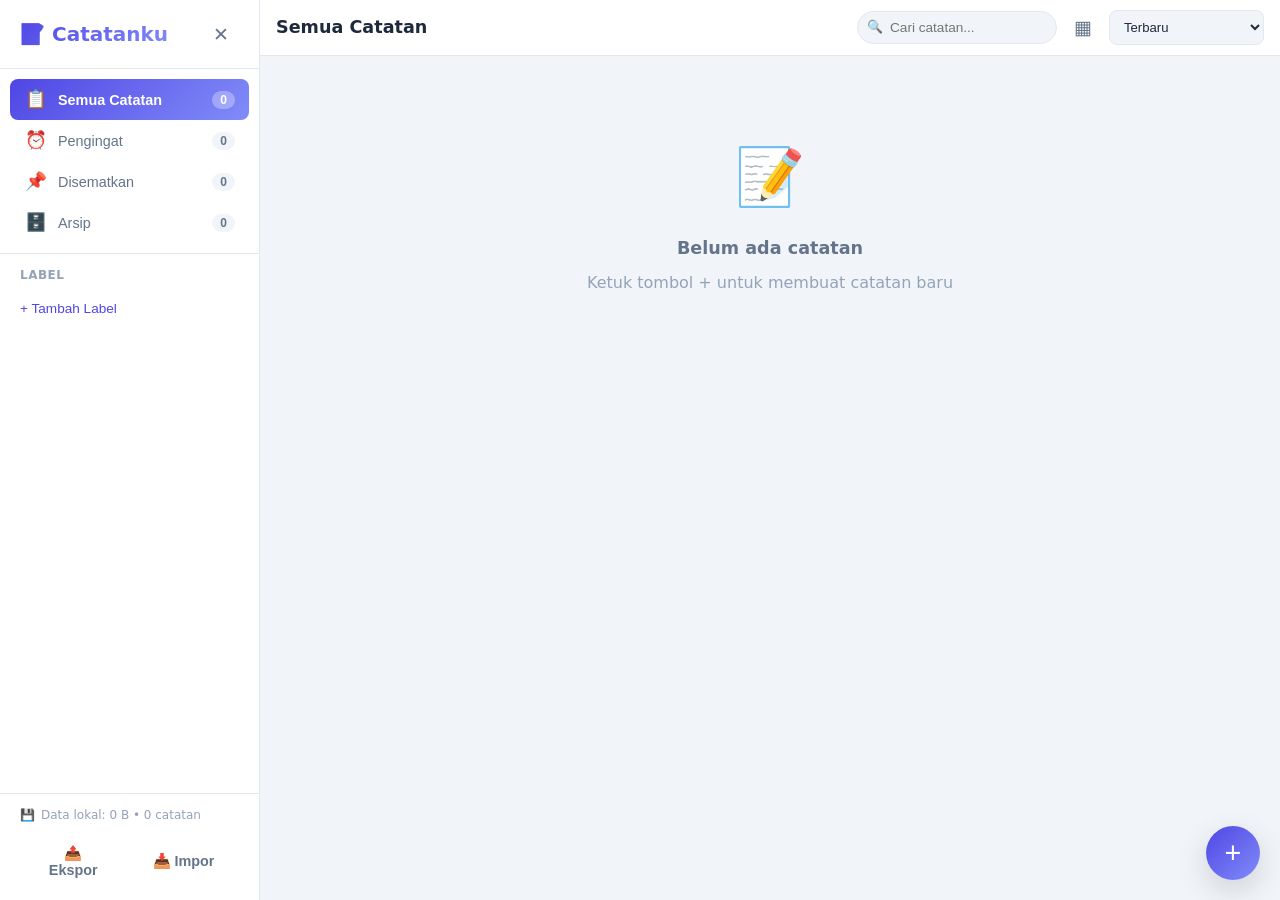
==== index.html @ 2afbc59e "first commit" ====
<!DOCTYPE html>
<html lang="id">
<head>
    <meta charset="UTF-8">
    <meta name="viewport" content="width=device-width, initial-scale=1.0, maximum-scale=1.0, user-scalable=no, viewport-fit=cover">

    <!-- PWA Meta Tags -->
    <meta name="theme-color" content="#4f46e5">
    <meta name="mobile-web-app-capable" content="yes">
    <meta name="apple-mobile-web-app-capable" content="yes">
    <meta name="apple-mobile-web-app-status-bar-style" content="black-translucent">
    <meta name="apple-mobile-web-app-title" content="Catatanku">
    <meta name="application-name" content="Catatanku">
    <meta name="description" content="Aplikasi catatan dan pengingat pribadi — offline & lokal">
    <meta name="format-detection" content="telephone=no">

    <!-- PWA Manifest -->
    <link rel="manifest" href="manifest.json">

    <!-- Icons -->
    <link rel="icon" type="image/png" sizes="192x192" href="icons/icon-192.png">
    <link rel="apple-touch-icon" href="icons/icon-192.png">

    <title>📝 Catatanku</title>
    <link rel="stylesheet" href="style.css">
</head>
<body>
    <div class="app-container">
        <!-- Sidebar -->
        <aside class="sidebar" id="sidebar">
            <div class="sidebar-header">
                <h1>📝 Catatanku</h1>
                <button class="btn-icon sidebar-toggle-btn" id="closeSidebar" title="Tutup sidebar">✕</button>
            </div>
            <div class="sidebar-nav">
                <button class="nav-item active" data-filter="all">
                    <span class="nav-icon">📋</span>
                    <span>Semua Catatan</span>
                    <span class="badge" id="badgeAll">0</span>
                </button>
                <button class="nav-item" data-filter="reminder">
                    <span class="nav-icon">⏰</span>
                    <span>Pengingat</span>
                    <span class="badge" id="badgeReminder">0</span>
                </button>
                <button class="nav-item" data-filter="pinned">
                    <span class="nav-icon">📌</span>
                    <span>Disematkan</span>
                    <span class="badge" id="badgePinned">0</span>
                </button>
                <button class="nav-item" data-filter="archived">
                    <span class="nav-icon">🗄️</span>
                    <span>Arsip</span>
                    <span class="badge" id="badgeArchived">0</span>
                </button>
            </div>
            <div class="sidebar-section">
                <h3>Label</h3>
                <div id="labelList" class="label-list">
                    <!-- Labels rendered here -->
                </div>
                <button class="btn-text" id="addLabelBtn">+ Tambah Label</button>
            </div>
            <div class="sidebar-footer">
                <div class="storage-info">
                    <span class="storage-icon">💾</span>
                    <span id="storageInfo">Data tersimpan lokal</span>
                </div>
                <div class="pwa-actions">
                    <button class="btn btn-sm-outline" id="exportBtn" title="Ekspor semua catatan">📤 Ekspor</button>
                    <button class="btn btn-sm-outline" id="importBtn" title="Impor catatan">📥 Impor</button>
                </div>
                <input type="file" id="importFile" accept=".json" style="display:none">
            </div>
        </aside>

        <!-- Sidebar Overlay (mobile) -->
        <div class="sidebar-overlay" id="sidebarOverlay"></div>

        <!-- Main Content -->
        <main class="main-content">
            <!-- Top Bar -->
            <header class="topbar">
                <div class="topbar-left">
                    <button class="btn-icon" id="openSidebar" title="Buka sidebar">☰</button>
                    <h2 id="pageTitle">Semua Catatan</h2>
                </div>
                <div class="topbar-right">
                    <div class="search-box">
                        <span class="search-icon">🔍</span>
                        <input type="text" id="searchInput" placeholder="Cari catatan...">
                    </div>
                    <button class="btn-icon" id="toggleView" title="Ubah tampilan">
                        <span id="viewIcon">▦</span>
                    </button>
                    <select id="sortSelect" class="sort-select" title="Urutkan">
                        <option value="newest">Terbaru</option>
                        <option value="oldest">Terlama</option>
                        <option value="alpha">A-Z</option>
                        <option value="reminder">Pengingat Terdekat</option>
                    </select>
                </div>
            </header>

            <!-- Offline Banner -->
            <div class="offline-banner" id="offlineBanner" style="display:none;">
                <span>📴 Mode Offline — Semua data tetap tersimpan lokal</span>
            </div>

            <!-- Install Banner -->
            <div class="install-banner" id="installBanner" style="display:none;">
                <div class="install-banner-text">
                    <strong>📲 Install Catatanku</strong>
                    <span>Pasang sebagai aplikasi di HP-mu</span>
                </div>
                <div class="install-banner-actions">
                    <button class="btn btn-primary btn-sm-fit" id="installBtn">Install</button>
                    <button class="btn-icon" id="dismissInstall">✕</button>
                </div>
            </div>

            <!-- Notes Grid -->
            <div class="notes-container" id="notesContainer">
                <div class="notes-grid" id="notesGrid">
                    <!-- Notes rendered here -->
                </div>
                <div class="empty-state" id="emptyState" style="display: none;">
                    <div class="empty-icon">📝</div>
                    <h3>Belum ada catatan</h3>
                    <p>Klik tombol + untuk membuat catatan baru</p>
                </div>
            </div>

            <!-- FAB -->
            <button class="fab" id="fabAdd" title="Tambah catatan baru">+</button>
        </main>
    </div>

    <!-- Modal: Note Editor -->
    <div class="modal-overlay" id="noteModal">
        <div class="modal" id="noteModalContent">
            <div class="modal-header">
                <h2 id="modalTitle">Catatan Baru</h2>
                <button class="btn-icon" id="closeModal">✕</button>
            </div>
            <div class="modal-body">
                <div class="form-group">
                    <input type="text" id="noteTitle" placeholder="Judul catatan..." class="input-title" maxlength="100">
                </div>
                <div class="form-group">
                    <div class="color-picker">
                        <span class="color-label">Warna:</span>
                        <div class="color-options" id="colorOptions">
                            <button class="color-dot active" data-color="#ffffff" style="background:#ffffff" title="Putih"></button>
                            <button class="color-dot" data-color="#fff3e0" style="background:#fff3e0" title="Oranye"></button>
                            <button class="color-dot" data-color="#e8f5e9" style="background:#e8f5e9" title="Hijau"></button>
                            <button class="color-dot" data-color="#e3f2fd" style="background:#e3f2fd" title="Biru"></button>
                            <button class="color-dot" data-color="#fce4ec" style="background:#fce4ec" title="Merah Muda"></button>
                            <button class="color-dot" data-color="#f3e5f5" style="background:#f3e5f5" title="Ungu"></button>
                            <button class="color-dot" data-color="#fffde7" style="background:#fffde7" title="Kuning"></button>
                            <button class="color-dot" data-color="#efebe9" style="background:#efebe9" title="Cokelat"></button>
                        </div>
                    </div>
                </div>
                <div class="form-group">
                    <textarea id="noteContent" placeholder="Tulis catatan di sini..." rows="8"></textarea>
                </div>
                <div class="form-group checklist-section">
                    <label class="toggle-label">
                        <input type="checkbox" id="enableChecklist">
                        <span>Gunakan Checklist</span>
                    </label>
                    <div id="checklistContainer" class="checklist-container" style="display:none;">
                        <div id="checklistItems"></div>
                        <div class="checklist-add">
                            <input type="text" id="checklistInput" placeholder="Tambah item...">
                            <button class="btn-sm" id="addChecklistItem">+</button>
                        </div>
                    </div>
                </div>
                <div class="form-group reminder-section">
                    <label class="toggle-label">
                        <input type="checkbox" id="enableReminder">
                        <span>⏰ Atur Pengingat</span>
                    </label>
                    <div id="reminderFields" class="reminder-fields" style="display:none;">
                        <input type="datetime-local" id="reminderDate" class="input-reminder">
                        <select id="reminderRepeat" class="input-reminder">
                            <option value="none">Tidak berulang</option>
                            <option value="daily">Setiap hari</option>
                            <option value="weekly">Setiap minggu</option>
                            <option value="monthly">Setiap bulan</option>
                        </select>
                    </div>
                </div>
                <div class="form-group">
                    <div class="label-selector">
                        <span class="label-selector-title">Label:</span>
                        <div id="labelSelector" class="label-chips">
                            <!-- Label chips rendered here -->
                        </div>
                    </div>
                </div>
            </div>
            <div class="modal-footer">
                <button class="btn btn-secondary" id="cancelNote">Batal</button>
                <button class="btn btn-primary" id="saveNote">💾 Simpan</button>
            </div>
        </div>
    </div>

    <!-- Modal: Label Editor -->
    <div class="modal-overlay" id="labelModal">
        <div class="modal modal-sm">
            <div class="modal-header">
                <h2>Tambah Label</h2>
                <button class="btn-icon close-label-modal">✕</button>
            </div>
            <div class="modal-body">
                <div class="form-group">
                    <input type="text" id="labelName" placeholder="Nama label..." maxlength="30">
                </div>
                <div class="form-group">
                    <div class="color-options" id="labelColorOptions">
                        <button class="color-dot active" data-color="#ef5350" style="background:#ef5350"></button>
                        <button class="color-dot" data-color="#42a5f5" style="background:#42a5f5"></button>
                        <button class="color-dot" data-color="#66bb6a" style="background:#66bb6a"></button>
                        <button class="color-dot" data-color="#ffa726" style="background:#ffa726"></button>
                        <button class="color-dot" data-color="#ab47bc" style="background:#ab47bc"></button>
                        <button class="color-dot" data-color="#26c6da" style="background:#26c6da"></button>
                    </div>
                </div>
            </div>
            <div class="modal-footer">
                <button class="btn btn-secondary close-label-modal">Batal</button>
                <button class="btn btn-primary" id="saveLabel">Simpan</button>
            </div>
        </div>
    </div>

    <!-- Modal: Confirm Delete -->
    <div class="modal-overlay" id="deleteModal">
        <div class="modal modal-sm">
            <div class="modal-header">
                <h2>Hapus Catatan</h2>
                <button class="btn-icon close-delete-modal">✕</button>
            </div>
            <div class="modal-body">
                <p>Apakah kamu yakin ingin menghapus catatan ini? Tindakan ini tidak bisa dibatalkan.</p>
            </div>
            <div class="modal-footer">
                <button class="btn btn-secondary close-delete-modal">Batal</button>
                <button class="btn btn-danger" id="confirmDelete">🗑️ Hapus</button>
            </div>
        </div>
    </div>

    <!-- Toast Notification -->
    <div class="toast-container" id="toastContainer"></div>

    <!-- Reminder Alert -->
    <div class="reminder-alert-overlay" id="reminderAlert" style="display:none;">
        <div class="reminder-alert">
            <div class="reminder-alert-icon">⏰</div>
            <h3 id="reminderAlertTitle">Pengingat!</h3>
            <p id="reminderAlertText"></p>
            <button class="btn btn-primary" id="dismissReminder">OK, Mengerti</button>
        </div>
    </div>

    <script src="app.js"></script>
</body>
</html>
---- style.css ----
/* ===== CSS Variables & Reset ===== */
:root {
    --primary: #4f46e5;
    --primary-light: #818cf8;
    --primary-dark: #3730a3;
    --danger: #ef4444;
    --danger-light: #fecaca;
    --success: #22c55e;
    --warning: #f59e0b;
    --bg: #f1f5f9;
    --surface: #ffffff;
    --surface-hover: #f8fafc;
    --text: #1e293b;
    --text-secondary: #64748b;
    --text-muted: #94a3b8;
    --border: #e2e8f0;
    --shadow-sm: 0 1px 3px rgba(0,0,0,0.08);
    --shadow-md: 0 4px 12px rgba(0,0,0,0.1);
    --shadow-lg: 0 10px 30px rgba(0,0,0,0.15);
    --radius-sm: 8px;
    --radius-md: 12px;
    --radius-lg: 16px;
    --sidebar-width: 260px;
    --topbar-height: 56px;
    --transition: 0.25s cubic-bezier(0.4, 0, 0.2, 1);
    /* Safe area for notch phones */
    --safe-top: env(safe-area-inset-top, 0px);
    --safe-bottom: env(safe-area-inset-bottom, 0px);
}

*, *::before, *::after {
    box-sizing: border-box;
    margin: 0;
    padding: 0;
}

html {
    -webkit-text-size-adjust: 100%;
    -webkit-tap-highlight-color: transparent;
}

body {
    font-family: 'Segoe UI', system-ui, -apple-system, sans-serif;
    background: var(--bg);
    color: var(--text);
    line-height: 1.6;
    overflow: hidden;
    height: 100vh;
    height: 100dvh;
    /* Prevent pull-to-refresh in PWA */
    overscroll-behavior-y: contain;
}

/* ===== Scrollbar ===== */
::-webkit-scrollbar { width: 4px; }
::-webkit-scrollbar-track { background: transparent; }
::-webkit-scrollbar-thumb { background: var(--text-muted); border-radius: 3px; }

/* ===== Layout ===== */
.app-container {
    display: flex;
    height: 100vh;
    height: 100dvh;
    padding-top: var(--safe-top);
}

/* ===== Sidebar ===== */
.sidebar {
    width: var(--sidebar-width);
    background: var(--surface);
    border-right: 1px solid var(--border);
    display: flex;
    flex-direction: column;
    transition: transform var(--transition), width var(--transition);
    z-index: 100;
    overflow-y: auto;
}

.sidebar-header {
    padding: 16px 20px;
    display: flex;
    align-items: center;
    justify-content: space-between;
    border-bottom: 1px solid var(--border);
    flex-shrink: 0;
}

.sidebar-header h1 {
    font-size: 1.25rem;
    font-weight: 700;
    background: linear-gradient(135deg, var(--primary), var(--primary-light));
    -webkit-background-clip: text;
    -webkit-text-fill-color: transparent;
    background-clip: text;
}

.sidebar-toggle-btn {
    display: none;
}

.sidebar-nav {
    padding: 10px;
    flex-shrink: 0;
}

.nav-item {
    display: flex;
    align-items: center;
    gap: 10px;
    width: 100%;
    padding: 10px 14px;
    border: none;
    background: none;
    border-radius: var(--radius-sm);
    cursor: pointer;
    font-size: 0.9rem;
    color: var(--text-secondary);
    transition: all var(--transition);
    text-align: left;
    -webkit-tap-highlight-color: transparent;
}

.nav-item:hover {
    background: var(--bg);
    color: var(--text);
}

.nav-item.active {
    background: linear-gradient(135deg, var(--primary), var(--primary-light));
    color: white;
    font-weight: 600;
}

.nav-item.active .badge {
    background: rgba(255,255,255,0.3);
    color: white;
}

.nav-icon {
    font-size: 1.1rem;
    width: 24px;
    text-align: center;
}

.badge {
    margin-left: auto;
    background: var(--bg);
    color: var(--text-secondary);
    font-size: 0.75rem;
    padding: 2px 8px;
    border-radius: 10px;
    font-weight: 600;
}

.sidebar-section {
    padding: 12px 20px;
    border-top: 1px solid var(--border);
    flex: 1;
    overflow-y: auto;
}

.sidebar-section h3 {
    font-size: 0.75rem;
    text-transform: uppercase;
    color: var(--text-muted);
    letter-spacing: 0.5px;
    margin-bottom: 10px;
}

.label-list {
    display: flex;
    flex-direction: column;
    gap: 4px;
    max-height: 200px;
    overflow-y: auto;
}

.label-item {
    display: flex;
    align-items: center;
    gap: 8px;
    padding: 6px 10px;
    border-radius: var(--radius-sm);
    cursor: pointer;
    font-size: 0.85rem;
    color: var(--text-secondary);
    transition: all var(--transition);
    border: none;
    background: none;
    width: 100%;
    text-align: left;
}

.label-item:hover { background: var(--bg); }

.label-item.active {
    background: var(--bg);
    font-weight: 600;
    color: var(--text);
}

.label-dot {
    width: 10px;
    height: 10px;
    border-radius: 50%;
    flex-shrink: 0;
}

.label-item .delete-label {
    margin-left: auto;
    opacity: 0;
    background: none;
    border: none;
    cursor: pointer;
    color: var(--danger);
    font-size: 0.8rem;
    transition: opacity var(--transition);
}

.label-item:hover .delete-label { opacity: 1; }

.btn-text {
    background: none;
    border: none;
    color: var(--primary);
    cursor: pointer;
    font-size: 0.85rem;
    padding: 6px 0;
    transition: color var(--transition);
}

.btn-text:hover { color: var(--primary-dark); }

/* Sidebar Footer */
.sidebar-footer {
    padding: 12px 20px;
    border-top: 1px solid var(--border);
    flex-shrink: 0;
}

.storage-info {
    display: flex;
    align-items: center;
    gap: 6px;
    font-size: 0.75rem;
    color: var(--text-muted);
    margin-bottom: 10px;
}

.pwa-actions {
    display: flex;
    gap: 6px;
}

.btn-sm-outline {
    padding: 6px 10px;
    border: 1px solid var(--border);
    border-radius: var(--radius-sm);
    background: var(--surface);
    color: var(--text-secondary);
    font-size: 0.78rem;
    cursor: pointer;
    transition: all var(--transition);
    flex: 1;
    text-align: center;
}

.btn-sm-outline:hover {
    background: var(--bg);
    border-color: var(--primary);
    color: var(--primary);
}

/* Sidebar Overlay (mobile) */
.sidebar-overlay {
    display: none;
    position: fixed;
    inset: 0;
    background: rgba(0,0,0,0.4);
    z-index: 99;
}

.sidebar-overlay.active {
    display: block;
}

/* ===== Main Content ===== */
.main-content {
    flex: 1;
    display: flex;
    flex-direction: column;
    overflow: hidden;
    position: relative;
    min-width: 0;
}

/* ===== Topbar ===== */
.topbar {
    height: var(--topbar-height);
    padding: 0 16px;
    display: flex;
    align-items: center;
    justify-content: space-between;
    background: var(--surface);
    border-bottom: 1px solid var(--border);
    flex-shrink: 0;
    gap: 8px;
}

.topbar-left {
    display: flex;
    align-items: center;
    gap: 8px;
    min-width: 0;
}

.topbar-left h2 {
    font-size: 1.1rem;
    font-weight: 600;
    white-space: nowrap;
    overflow: hidden;
    text-overflow: ellipsis;
}

#openSidebar {
    display: none;
}

.topbar-right {
    display: flex;
    align-items: center;
    gap: 8px;
    flex-shrink: 0;
}

.search-box {
    position: relative;
    display: flex;
    align-items: center;
}

.search-icon {
    position: absolute;
    left: 10px;
    font-size: 0.8rem;
    pointer-events: none;
}

.search-box input {
    padding: 8px 10px 8px 32px;
    border: 1px solid var(--border);
    border-radius: 20px;
    font-size: 0.85rem;
    width: 200px;
    transition: all var(--transition);
    background: var(--bg);
    outline: none;
}

.search-box input:focus {
    border-color: var(--primary);
    box-shadow: 0 0 0 3px rgba(79,70,229,0.1);
    width: 240px;
}

.sort-select {
    padding: 8px 10px;
    border: 1px solid var(--border);
    border-radius: var(--radius-sm);
    font-size: 0.82rem;
    background: var(--bg);
    color: var(--text);
    cursor: pointer;
    outline: none;
}

/* ===== Offline Banner ===== */
.offline-banner {
    background: var(--warning);
    color: white;
    text-align: center;
    padding: 6px 16px;
    font-size: 0.8rem;
    font-weight: 600;
    flex-shrink: 0;
}

/* ===== Install Banner ===== */
.install-banner {
    display: flex;
    align-items: center;
    justify-content: space-between;
    padding: 10px 16px;
    background: linear-gradient(135deg, var(--primary), var(--primary-light));
    color: white;
    flex-shrink: 0;
    gap: 12px;
}

.install-banner-text {
    display: flex;
    flex-direction: column;
    font-size: 0.85rem;
    min-width: 0;
}

.install-banner-text span {
    font-size: 0.75rem;
    opacity: 0.85;
}

.install-banner-actions {
    display: flex;
    align-items: center;
    gap: 6px;
    flex-shrink: 0;
}

.btn-sm-fit {
    padding: 6px 16px !important;
    font-size: 0.82rem !important;
    background: white !important;
    color: var(--primary) !important;
    border-radius: 20px !important;
}

#dismissInstall {
    color: white;
    opacity: 0.7;
}

/* ===== Button Styles ===== */
.btn-icon {
    width: 36px;
    height: 36px;
    border: none;
    background: none;
    cursor: pointer;
    border-radius: var(--radius-sm);
    display: flex;
    align-items: center;
    justify-content: center;
    font-size: 1.2rem;
    color: var(--text-secondary);
    transition: all var(--transition);
    -webkit-tap-highlight-color: transparent;
    flex-shrink: 0;
}

.btn-icon:hover {
    background: var(--bg);
    color: var(--text);
}

.btn {
    padding: 10px 20px;
    border: none;
    border-radius: var(--radius-sm);
    cursor: pointer;
    font-size: 0.9rem;
    font-weight: 600;
    transition: all var(--transition);
    display: inline-flex;
    align-items: center;
    gap: 6px;
    -webkit-tap-highlight-color: transparent;
}

.btn-primary {
    background: linear-gradient(135deg, var(--primary), var(--primary-light));
    color: white;
}

.btn-primary:hover {
    box-shadow: 0 4px 12px rgba(79,70,229,0.4);
    transform: translateY(-1px);
}

.btn-primary:active {
    transform: translateY(0);
}

.btn-secondary {
    background: var(--bg);
    color: var(--text-secondary);
}

.btn-secondary:hover {
    background: var(--border);
}

.btn-danger {
    background: var(--danger);
    color: white;
}

.btn-danger:hover {
    box-shadow: 0 4px 12px rgba(239,68,68,0.4);
}

.btn-sm {
    padding: 6px 12px;
    border: 1px solid var(--border);
    border-radius: var(--radius-sm);
    background: var(--surface);
    cursor: pointer;
    font-size: 1rem;
    transition: all var(--transition);
}

.btn-sm:hover { background: var(--bg); }

/* ===== Notes Container ===== */
.notes-container {
    flex: 1;
    overflow-y: auto;
    padding: 16px;
    -webkit-overflow-scrolling: touch;
    padding-bottom: calc(80px + var(--safe-bottom));
}

.notes-grid {
    display: grid;
    grid-template-columns: repeat(auto-fill, minmax(260px, 1fr));
    gap: 12px;
}

.notes-grid.list-view {
    grid-template-columns: 1fr;
    max-width: 700px;
}

/* ===== Note Card ===== */
.note-card {
    background: var(--surface);
    border-radius: var(--radius-md);
    padding: 14px;
    box-shadow: var(--shadow-sm);
    border: 1px solid var(--border);
    cursor: pointer;
    transition: all var(--transition);
    position: relative;
    display: flex;
    flex-direction: column;
    gap: 8px;
    animation: fadeInUp 0.3s ease;
    -webkit-tap-highlight-color: transparent;
    /* Prevent long-press context menu */
    -webkit-touch-callout: none;
}

@keyframes fadeInUp {
    from { opacity: 0; transform: translateY(12px); }
    to { opacity: 1; transform: translateY(0); }
}

.note-card:hover {
    box-shadow: var(--shadow-md);
    transform: translateY(-2px);
}

.note-card:active {
    transform: scale(0.98);
}

.note-card-header {
    display: flex;
    align-items: flex-start;
    justify-content: space-between;
}

.note-card-title {
    font-size: 0.95rem;
    font-weight: 700;
    color: var(--text);
    word-break: break-word;
}

.note-card-actions {
    display: flex;
    gap: 2px;
    opacity: 0;
    transition: opacity var(--transition);
    flex-shrink: 0;
}

.note-card:hover .note-card-actions { opacity: 1; }

/* Always show actions on touch devices */
@media (hover: none) {
    .note-card-actions { opacity: 1; }
    .label-item .delete-label { opacity: 0.6; }
    .checklist-item .remove-item { opacity: 0.6; }
}

.note-card-actions button {
    width: 28px;
    height: 28px;
    border: none;
    background: none;
    cursor: pointer;
    border-radius: 6px;
    font-size: 0.8rem;
    display: flex;
    align-items: center;
    justify-content: center;
    transition: background var(--transition);
    -webkit-tap-highlight-color: transparent;
}

.note-card-actions button:hover { background: rgba(0,0,0,0.06); }

.note-card-content {
    font-size: 0.85rem;
    color: var(--text-secondary);
    line-height: 1.5;
    display: -webkit-box;
    -webkit-line-clamp: 4;
    -webkit-box-orient: vertical;
    overflow: hidden;
    word-break: break-word;
    white-space: pre-wrap;
}

.note-card-checklist {
    display: flex;
    flex-direction: column;
    gap: 4px;
}

.note-card-checklist .checklist-preview-item {
    display: flex;
    align-items: center;
    gap: 6px;
    font-size: 0.82rem;
    color: var(--text-secondary);
}

.note-card-checklist .checklist-preview-item.checked {
    text-decoration: line-through;
    color: var(--text-muted);
}

.note-card-checklist .checklist-preview-item .check-icon {
    width: 16px;
    height: 16px;
    border-radius: 4px;
    border: 2px solid var(--border);
    display: flex;
    align-items: center;
    justify-content: center;
    font-size: 0.6rem;
    flex-shrink: 0;
}

.note-card-checklist .checklist-preview-item.checked .check-icon {
    background: var(--success);
    border-color: var(--success);
    color: white;
}

.note-card-footer {
    display: flex;
    align-items: center;
    justify-content: space-between;
    margin-top: auto;
    padding-top: 6px;
    border-top: 1px solid var(--border);
    gap: 6px;
    flex-wrap: wrap;
}

.note-card-date {
    font-size: 0.72rem;
    color: var(--text-muted);
}

.note-card-reminder {
    display: inline-flex;
    align-items: center;
    gap: 4px;
    font-size: 0.72rem;
    color: var(--warning);
    background: rgba(245,158,11,0.1);
    padding: 2px 8px;
    border-radius: 12px;
    font-weight: 600;
}

.note-card-reminder.overdue {
    color: var(--danger);
    background: rgba(239,68,68,0.1);
}

.note-card-labels {
    display: flex;
    gap: 4px;
    flex-wrap: wrap;
}

.note-label-chip {
    font-size: 0.68rem;
    padding: 2px 8px;
    border-radius: 10px;
    color: white;
    font-weight: 600;
}

.pin-indicator {
    position: absolute;
    top: -6px;
    right: -6px;
    font-size: 1rem;
    filter: drop-shadow(0 1px 2px rgba(0,0,0,0.2));
}

/* ===== Empty State ===== */
.empty-state {
    text-align: center;
    padding: 60px 20px;
    color: var(--text-muted);
}

.empty-icon {
    font-size: 3.5rem;
    margin-bottom: 12px;
}

.empty-state h3 {
    font-size: 1.1rem;
    margin-bottom: 8px;
    color: var(--text-secondary);
}

/* ===== FAB ===== */
.fab {
    position: fixed;
    bottom: calc(20px + var(--safe-bottom));
    right: 20px;
    width: 54px;
    height: 54px;
    border-radius: 50%;
    border: none;
    background: linear-gradient(135deg, var(--primary), var(--primary-light));
    color: white;
    font-size: 1.8rem;
    cursor: pointer;
    box-shadow: var(--shadow-lg);
    transition: all var(--transition);
    z-index: 50;
    display: flex;
    align-items: center;
    justify-content: center;
    -webkit-tap-highlight-color: transparent;
}

.fab:hover {
    transform: scale(1.1) rotate(90deg);
    box-shadow: 0 8px 30px rgba(79,70,229,0.5);
}

.fab:active {
    transform: scale(0.95);
}

/* ===== Modal ===== */
.modal-overlay {
    position: fixed;
    inset: 0;
    background: rgba(15,23,42,0.5);
    backdrop-filter: blur(4px);
    display: none;
    align-items: flex-end;
    justify-content: center;
    z-index: 1000;
    padding: 0;
    animation: fadeIn 0.2s ease;
}

.modal-overlay.active {
    display: flex;
}

@keyframes fadeIn {
    from { opacity: 0; }
    to { opacity: 1; }
}

.modal {
    background: var(--surface);
    border-radius: var(--radius-lg) var(--radius-lg) 0 0;
    width: 100%;
    max-width: 560px;
    max-height: 92vh;
    max-height: 92dvh;
    overflow-y: auto;
    box-shadow: var(--shadow-lg);
    animation: slideUp 0.3s ease;
    padding-bottom: var(--safe-bottom);
}

.modal-sm {
    max-width: 400px;
}

@keyframes slideUp {
    from { transform: translateY(100%); }
    to { transform: translateY(0); }
}

.modal-header {
    display: flex;
    align-items: center;
    justify-content: space-between;
    padding: 16px 20px;
    border-bottom: 1px solid var(--border);
    position: sticky;
    top: 0;
    background: var(--surface);
    z-index: 1;
    border-radius: var(--radius-lg) var(--radius-lg) 0 0;
}

.modal-header h2 {
    font-size: 1.05rem;
    font-weight: 700;
}

.modal-body {
    padding: 20px;
}

.modal-footer {
    padding: 14px 20px;
    border-top: 1px solid var(--border);
    display: flex;
    justify-content: flex-end;
    gap: 10px;
    position: sticky;
    bottom: 0;
    background: var(--surface);
}

/* ===== Form Elements ===== */
.form-group {
    margin-bottom: 14px;
}

.input-title {
    width: 100%;
    padding: 10px;
    border: none;
    border-bottom: 2px solid var(--border);
    font-size: 1.1rem;
    font-weight: 700;
    outline: none;
    transition: border-color var(--transition);
    background: transparent;
}

.input-title:focus {
    border-bottom-color: var(--primary);
}

textarea {
    width: 100%;
    padding: 10px;
    border: 1px solid var(--border);
    border-radius: var(--radius-sm);
    font-size: 0.88rem;
    font-family: inherit;
    resize: vertical;
    outline: none;
    transition: border-color var(--transition);
    line-height: 1.6;
    min-height: 120px;
}

textarea:focus {
    border-color: var(--primary);
    box-shadow: 0 0 0 3px rgba(79,70,229,0.1);
}

.color-picker {
    display: flex;
    align-items: center;
    gap: 10px;
}

.color-label {
    font-size: 0.85rem;
    color: var(--text-secondary);
    font-weight: 600;
}

.color-options {
    display: flex;
    gap: 6px;
    flex-wrap: wrap;
}

.color-dot {
    width: 28px;
    height: 28px;
    border-radius: 50%;
    border: 2px solid var(--border);
    cursor: pointer;
    transition: all var(--transition);
    -webkit-tap-highlight-color: transparent;
}

.color-dot:hover { transform: scale(1.15); }

.color-dot.active {
    border-color: var(--primary);
    box-shadow: 0 0 0 2px var(--primary);
}

.toggle-label {
    display: flex;
    align-items: center;
    gap: 8px;
    cursor: pointer;
    font-size: 0.88rem;
    font-weight: 600;
    color: var(--text-secondary);
}

.toggle-label input[type="checkbox"] {
    accent-color: var(--primary);
    width: 18px;
    height: 18px;
}

.reminder-fields {
    margin-top: 10px;
    display: flex;
    gap: 8px;
    flex-wrap: wrap;
}

.input-reminder {
    padding: 8px 10px;
    border: 1px solid var(--border);
    border-radius: var(--radius-sm);
    font-size: 0.85rem;
    outline: none;
    font-family: inherit;
    flex: 1;
    min-width: 0;
}

.input-reminder:focus {
    border-color: var(--primary);
}

/* ===== Checklist ===== */
.checklist-container {
    margin-top: 10px;
}

.checklist-item {
    display: flex;
    align-items: center;
    gap: 8px;
    padding: 8px 0;
    border-bottom: 1px solid var(--border);
}

.checklist-item input[type="checkbox"] {
    accent-color: var(--primary);
    width: 18px;
    height: 18px;
    flex-shrink: 0;
}

.checklist-item .item-text {
    flex: 1;
    font-size: 0.88rem;
    min-width: 0;
    word-break: break-word;
}

.checklist-item .item-text.checked {
    text-decoration: line-through;
    color: var(--text-muted);
}

.checklist-item .remove-item {
    background: none;
    border: none;
    color: var(--danger);
    cursor: pointer;
    font-size: 0.85rem;
    opacity: 0;
    transition: opacity var(--transition);
    flex-shrink: 0;
    padding: 4px;
}

.checklist-item:hover .remove-item { opacity: 1; }

.checklist-add {
    display: flex;
    gap: 8px;
    margin-top: 8px;
}

.checklist-add input {
    flex: 1;
    padding: 8px 12px;
    border: 1px solid var(--border);
    border-radius: var(--radius-sm);
    font-size: 0.85rem;
    outline: none;
    min-width: 0;
}

.checklist-add input:focus {
    border-color: var(--primary);
}

/* ===== Label Selector ===== */
.label-selector {
    display: flex;
    align-items: center;
    gap: 8px;
    flex-wrap: wrap;
}

.label-selector-title {
    font-size: 0.85rem;
    font-weight: 600;
    color: var(--text-secondary);
}

.label-chips {
    display: flex;
    gap: 6px;
    flex-wrap: wrap;
}

.label-chip {
    padding: 4px 12px;
    border-radius: 12px;
    font-size: 0.78rem;
    cursor: pointer;
    border: 2px solid transparent;
    color: white;
    font-weight: 600;
    opacity: 0.5;
    transition: all var(--transition);
    -webkit-tap-highlight-color: transparent;
}

.label-chip:hover { opacity: 0.75; }
.label-chip.selected { opacity: 1; border-color: var(--text); }

/* ===== Toast ===== */
.toast-container {
    position: fixed;
    bottom: calc(80px + var(--safe-bottom));
    left: 50%;
    transform: translateX(-50%);
    z-index: 2000;
    display: flex;
    flex-direction: column;
    gap: 8px;
    pointer-events: none;
    width: 90%;
    max-width: 360px;
}

.toast {
    background: var(--text);
    color: white;
    padding: 10px 20px;
    border-radius: var(--radius-sm);
    font-size: 0.88rem;
    box-shadow: var(--shadow-lg);
    animation: toastIn 0.3s ease, toastOut 0.3s ease 2.7s forwards;
    pointer-events: auto;
    text-align: center;
}

@keyframes toastIn {
    from { transform: translateY(20px); opacity: 0; }
    to { transform: translateY(0); opacity: 1; }
}

@keyframes toastOut {
    from { opacity: 1; }
    to { opacity: 0; transform: translateY(-10px); }
}

/* ===== Reminder Alert ===== */
.reminder-alert-overlay {
    position: fixed;
    inset: 0;
    background: rgba(15,23,42,0.6);
    backdrop-filter: blur(6px);
    display: flex;
    align-items: center;
    justify-content: center;
    z-index: 3000;
    padding: 20px;
    animation: fadeIn 0.3s ease;
}

.reminder-alert {
    background: var(--surface);
    border-radius: var(--radius-lg);
    padding: 32px;
    text-align: center;
    max-width: 340px;
    width: 100%;
    box-shadow: var(--shadow-lg);
    animation: slideUp 0.4s ease;
}

.reminder-alert-icon {
    font-size: 3rem;
    margin-bottom: 12px;
    animation: shake 0.5s ease-in-out infinite alternate;
}

@keyframes shake {
    0% { transform: rotate(-10deg); }
    100% { transform: rotate(10deg); }
}

.reminder-alert h3 {
    font-size: 1.2rem;
    margin-bottom: 8px;
}

.reminder-alert p {
    color: var(--text-secondary);
    margin-bottom: 20px;
    font-size: 0.9rem;
}

/* ===== Responsive ===== */
@media (max-width: 768px) {
    .sidebar {
        position: fixed;
        top: 0;
        left: 0;
        bottom: 0;
        transform: translateX(-100%);
        z-index: 200;
        box-shadow: var(--shadow-lg);
        width: 280px;
    }

    .sidebar.open {
        transform: translateX(0);
    }

    .sidebar-toggle-btn {
        display: flex;
    }

    #openSidebar {
        display: flex;
    }

    .search-box input {
        width: 120px;
        font-size: 0.82rem;
        padding: 7px 8px 7px 28px;
    }

    .search-box input:focus {
        width: 160px;
    }

    .notes-grid {
        grid-template-columns: repeat(auto-fill, minmax(150px, 1fr));
        gap: 10px;
    }

    .notes-container {
        padding: 12px;
    }

    .topbar-right {
        gap: 4px;
    }

    .sort-select {
        display: none;
    }

    .note-card {
        padding: 12px;
    }

    .note-card-title {
        font-size: 0.88rem;
    }

    .modal {
        max-height: 95vh;
        max-height: 95dvh;
    }
}

@media (max-width: 380px) {
    .notes-grid {
        grid-template-columns: 1fr;
    }
}

/* Desktop: centered modal */
@media (min-width: 769px) {
    .modal-overlay {
        align-items: center;
        padding: 20px;
    }

    .modal {
        border-radius: var(--radius-lg);
    }

    .modal-header {
        border-radius: var(--radius-lg) var(--radius-lg) 0 0;
    }

    @keyframes slideUp {
        from { transform: translateY(20px); opacity: 0; }
        to { transform: translateY(0); opacity: 1; }
    }
}
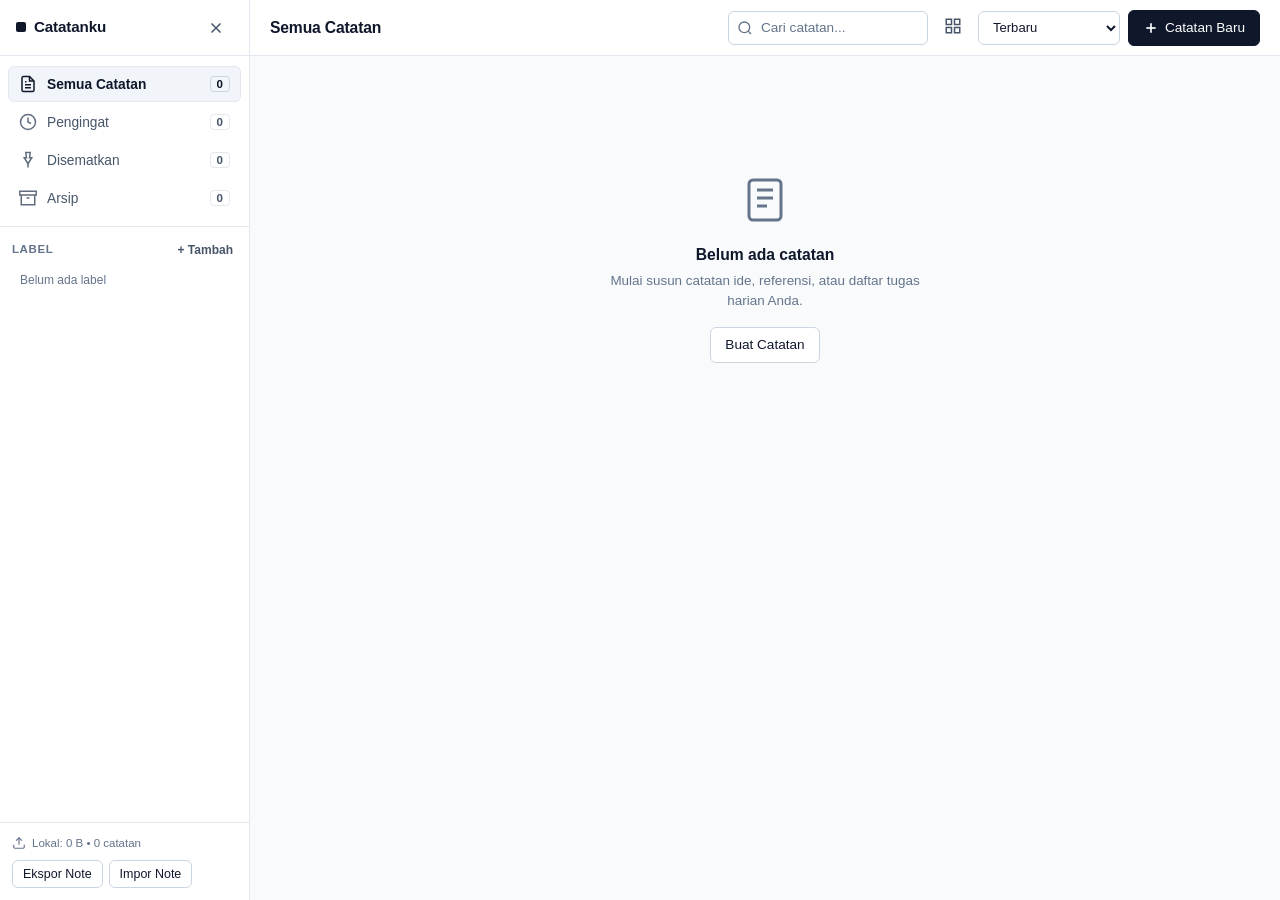
==== commit 53c54f14: "change design" ====
--- a/index.html
+++ b/index.html
@@ -1,273 +1,686 @@
-<!DOCTYPE html>
+<!doctype html>
 <html lang="id">
-<head>
-    <meta charset="UTF-8">
-    <meta name="viewport" content="width=device-width, initial-scale=1.0, maximum-scale=1.0, user-scalable=no, viewport-fit=cover">
+  <head>
+    <meta charset="UTF-8" />
+    <meta
+      name="viewport"
+      content="width=device-width, initial-scale=1.0, maximum-scale=1.0, user-scalable=no, viewport-fit=cover"
+    />
 
     <!-- PWA Meta Tags -->
-    <meta name="theme-color" content="#4f46e5">
-    <meta name="mobile-web-app-capable" content="yes">
-    <meta name="apple-mobile-web-app-capable" content="yes">
-    <meta name="apple-mobile-web-app-status-bar-style" content="black-translucent">
-    <meta name="apple-mobile-web-app-title" content="Catatanku">
-    <meta name="application-name" content="Catatanku">
-    <meta name="description" content="Aplikasi catatan dan pengingat pribadi — offline & lokal">
-    <meta name="format-detection" content="telephone=no">
+    <meta name="theme-color" content="#0f172a" />
+    <meta name="mobile-web-app-capable" content="yes" />
+    <meta name="apple-mobile-web-app-capable" content="yes" />
+    <meta
+      name="apple-mobile-web-app-status-bar-style"
+      content="black-translucent"
+    />
+    <meta name="apple-mobile-web-app-title" content="Catatanku" />
+    <meta name="application-name" content="Catatanku" />
+    <meta
+      name="description"
+      content="Aplikasi catatan dan pengingat pribadi berbasis offline dengan penyimpanan lokal."
+    />
+    <meta name="format-detection" content="telephone=no" />
 
     <!-- PWA Manifest -->
-    <link rel="manifest" href="manifest.json">
+    <link rel="manifest" href="manifest.json" />
 
     <!-- Icons -->
-    <link rel="icon" type="image/png" sizes="192x192" href="icons/icon-192.png">
-    <link rel="apple-touch-icon" href="icons/icon-192.png">
-
-    <title>📝 Catatanku</title>
-    <link rel="stylesheet" href="style.css">
-</head>
-<body>
+    <link rel="icon" type="image/svg+xml" href="icons/icon.svg" />
+    <link rel="apple-touch-icon" href="icons/icon-192.png" />
+
+    <title>Catatanku</title>
+    <link rel="stylesheet" href="style.css" />
+  </head>
+  <body>
     <div class="app-container">
-        <!-- Sidebar -->
-        <aside class="sidebar" id="sidebar">
-            <div class="sidebar-header">
-                <h1>📝 Catatanku</h1>
-                <button class="btn-icon sidebar-toggle-btn" id="closeSidebar" title="Tutup sidebar">✕</button>
-            </div>
-            <div class="sidebar-nav">
-                <button class="nav-item active" data-filter="all">
-                    <span class="nav-icon">📋</span>
-                    <span>Semua Catatan</span>
-                    <span class="badge" id="badgeAll">0</span>
+      <!-- Sidebar -->
+      <aside class="sidebar" id="sidebar">
+        <div class="sidebar-header">
+          <div class="brand">
+            <span class="brand-mark"></span>
+            <span class="brand-title">Catatanku</span>
+          </div>
+          <button
+            class="btn-icon sidebar-toggle-btn"
+            id="closeSidebar"
+            aria-label="Tutup menu samping"
+          >
+            <svg
+              width="18"
+              height="18"
+              viewBox="0 0 24 24"
+              fill="none"
+              stroke="currentColor"
+              stroke-width="2"
+            >
+              <path d="M18 6L6 18M6 6l12 12" />
+            </svg>
+          </button>
+        </div>
+
+        <div class="sidebar-nav">
+          <button class="nav-item active" data-filter="all">
+            <svg
+              class="nav-icon"
+              width="18"
+              height="18"
+              viewBox="0 0 24 24"
+              fill="none"
+              stroke="currentColor"
+              stroke-width="2"
+            >
+              <path d="M14 2H6a2 2 0 00-2 2v16a2 2 0 002 2h12a2 2 0 002-2V8z" />
+              <path d="M14 2v6h6" />
+              <path d="M16 13H8" />
+              <path d="M16 17H8" />
+              <path d="M10 9H8" />
+            </svg>
+            <span>Semua Catatan</span>
+            <span class="badge" id="badgeAll">0</span>
+          </button>
+          <button class="nav-item" data-filter="reminder">
+            <svg
+              class="nav-icon"
+              width="18"
+              height="18"
+              viewBox="0 0 24 24"
+              fill="none"
+              stroke="currentColor"
+              stroke-width="2"
+            >
+              <circle cx="12" cy="12" r="10" />
+              <path d="M12 6v6l4 2" />
+            </svg>
+            <span>Pengingat</span>
+            <span class="badge" id="badgeReminder">0</span>
+          </button>
+          <button class="nav-item" data-filter="pinned">
+            <svg
+              class="nav-icon"
+              width="18"
+              height="18"
+              viewBox="0 0 24 24"
+              fill="none"
+              stroke="currentColor"
+              stroke-width="2"
+            >
+              <path d="M12 17v5" />
+              <path d="M9 2h6l-1 7h3l-5 8-5-8h3z" />
+            </svg>
+            <span>Disematkan</span>
+            <span class="badge" id="badgePinned">0</span>
+          </button>
+          <button class="nav-item" data-filter="archived">
+            <svg
+              class="nav-icon"
+              width="18"
+              height="18"
+              viewBox="0 0 24 24"
+              fill="none"
+              stroke="currentColor"
+              stroke-width="2"
+            >
+              <path d="M21 8v13H3V8" />
+              <path d="M1 3h22v5H1z" />
+              <path d="M10 12h4" />
+            </svg>
+            <span>Arsip</span>
+            <span class="badge" id="badgeArchived">0</span>
+          </button>
+        </div>
+
+        <div class="sidebar-section">
+          <div class="sidebar-section-header">
+            <h3>Label</h3>
+            <button class="btn-text" id="addLabelBtn" title="Tambah label">
+              + Tambah
+            </button>
+          </div>
+          <div id="labelList" class="label-list">
+            <!-- Labels rendered here -->
+          </div>
+        </div>
+
+        <div class="sidebar-footer">
+          <div class="storage-info">
+            <svg
+              width="14"
+              height="14"
+              viewBox="0 0 24 24"
+              fill="none"
+              stroke="currentColor"
+              stroke-width="2"
+            >
+              <path d="M21 15v4a2 2 0 01-2 2H5a2 2 0 01-2-2v-4" />
+              <polyline points="17 8 12 3 7 8" />
+              <line x1="12" y1="3" x2="12" y2="15" />
+            </svg>
+            <span id="storageInfo">Data tersimpan lokal</span>
+          </div>
+          <div class="pwa-actions">
+            <button
+              class="btn btn-secondary btn-sm"
+              id="exportBtn"
+              title="Cadangkan catatan ke file JSON"
+            >
+              Ekspor Note
+            </button>
+            <button
+              class="btn btn-secondary btn-sm"
+              id="importBtn"
+              title="Pulihkan catatan dari file JSON"
+            >
+              Impor Note
+            </button>
+          </div>
+          <input
+            type="file"
+            id="importFile"
+            accept=".json"
+            style="display: none"
+          />
+        </div>
+      </aside>
+
+      <!-- Sidebar Overlay (mobile) -->
+      <div class="sidebar-overlay" id="sidebarOverlay"></div>
+
+      <!-- Main Content -->
+      <main class="main-content">
+        <!-- Top Bar -->
+        <header class="topbar">
+          <div class="topbar-left">
+            <button
+              class="btn-icon"
+              id="openSidebar"
+              aria-label="Buka menu navigasi"
+            >
+              <svg
+                width="20"
+                height="20"
+                viewBox="0 0 24 24"
+                fill="none"
+                stroke="currentColor"
+                stroke-width="2"
+              >
+                <line x1="3" y1="12" x2="21" y2="12" />
+                <line x1="3" y1="6" x2="21" y2="6" />
+                <line x1="3" y1="18" x2="21" y2="18" />
+              </svg>
+            </button>
+            <h2 id="pageTitle">Semua Catatan</h2>
+          </div>
+
+          <div class="topbar-right">
+            <div class="search-box">
+              <svg
+                class="search-icon"
+                width="16"
+                height="16"
+                viewBox="0 0 24 24"
+                fill="none"
+                stroke="currentColor"
+                stroke-width="2"
+              >
+                <circle cx="11" cy="11" r="8" />
+                <line x1="21" y1="21" x2="16.65" y2="16.65" />
+              </svg>
+              <input
+                type="text"
+                id="searchInput"
+                placeholder="Cari catatan..."
+                aria-label="Cari catatan"
+              />
+            </div>
+            <button
+              class="btn-icon"
+              id="toggleView"
+              aria-label="Ganti tampilan grid atau list"
+              title="Ubah tampilan"
+            >
+              <span id="viewIcon">
+                <svg
+                  width="18"
+                  height="18"
+                  viewBox="0 0 24 24"
+                  fill="none"
+                  stroke="currentColor"
+                  stroke-width="2"
+                >
+                  <rect x="3" y="3" width="7" height="7" />
+                  <rect x="14" y="3" width="7" height="7" />
+                  <rect x="14" y="14" width="7" height="7" />
+                  <rect x="3" y="14" width="7" height="7" />
+                </svg>
+              </span>
+            </button>
+            <div class="sort-wrapper">
+              <select
+                id="sortSelect"
+                class="sort-select"
+                title="Urutkan catatan"
+                aria-label="Urutkan catatan"
+              >
+                <option value="newest">Terbaru</option>
+                <option value="oldest">Terlama</option>
+                <option value="alpha">A – Z</option>
+                <option value="reminder">Waktu Pengingat</option>
+              </select>
+            </div>
+            <button class="btn btn-primary btn-new-note" id="topbarNewNote">
+              <svg
+                width="16"
+                height="16"
+                viewBox="0 0 24 24"
+                fill="none"
+                stroke="currentColor"
+                stroke-width="2.5"
+              >
+                <line x1="12" y1="5" x2="12" y2="19" />
+                <line x1="5" y1="12" x2="19" y2="12" />
+              </svg>
+              <span>Catatan Baru</span>
+            </button>
+          </div>
+        </header>
+
+        <!-- Offline Banner -->
+        <div class="offline-banner" id="offlineBanner" style="display: none">
+          <svg
+            width="16"
+            height="16"
+            viewBox="0 0 24 24"
+            fill="none"
+            stroke="currentColor"
+            stroke-width="2"
+          >
+            <line x1="1" y1="1" x2="23" y2="23" />
+            <path d="M16.72 11.06A10.94 10.94 0 0119 12.55" />
+            <path d="M5 12.55a10.94 10.94 0 015.17-2.39" />
+            <path d="M10.71 5.05A16 16 0 0122.58 9" />
+            <path d="M1.42 9a15.91 15.91 0 014.7-2.88" />
+            <path d="M8.53 16.11a6 6 0 016.95 0" />
+            <line x1="12" y1="20" x2="12.01" y2="20" />
+          </svg>
+          <span>Mode Offline — Seluruh data tetap tersimpan secara lokal</span>
+        </div>
+
+        <!-- Install Banner -->
+        <div class="install-banner" id="installBanner" style="display: none">
+          <div class="install-banner-text">
+            <strong>Pasang Catatanku di Perangkat</strong>
+            <span
+              >Akses cepat dari layar utama dan dapat digunakan saat
+              offline</span
+            >
+          </div>
+          <div class="install-banner-actions">
+            <button class="btn btn-secondary btn-sm" id="installBtn">
+              Pasang
+            </button>
+            <button
+              class="btn-icon btn-sm"
+              id="dismissInstall"
+              aria-label="Tutup pemberitahuan"
+            >
+              <svg
+                width="16"
+                height="16"
+                viewBox="0 0 24 24"
+                fill="none"
+                stroke="currentColor"
+                stroke-width="2"
+              >
+                <path d="M18 6L6 18M6 6l12 12" />
+              </svg>
+            </button>
+          </div>
+        </div>
+
+        <!-- Notes Grid -->
+        <div class="notes-container" id="notesContainer">
+          <div class="notes-grid" id="notesGrid">
+            <!-- Notes rendered here -->
+          </div>
+          <div class="empty-state" id="emptyState" style="display: none">
+            <div class="empty-illustration">
+              <svg
+                width="48"
+                height="48"
+                viewBox="0 0 24 24"
+                fill="none"
+                stroke="currentColor"
+                stroke-width="1.5"
+              >
+                <rect x="4" y="2" width="16" height="20" rx="2" />
+                <line x1="8" y1="7" x2="16" y2="7" />
+                <line x1="8" y1="11" x2="16" y2="11" />
+                <line x1="8" y1="15" x2="13" y2="15" />
+              </svg>
+            </div>
+            <h3 id="emptyTitle">Belum ada catatan</h3>
+            <p id="emptyDesc">Mulai buat catatan atau daftar tugas baru.</p>
+            <button class="btn btn-secondary" onclick="openNewNote()">
+              Buat Catatan
+            </button>
+          </div>
+        </div>
+
+        <!-- Mobile Action Button -->
+        <button
+          class="fab"
+          id="fabAdd"
+          title="Catatan Baru"
+          aria-label="Tambah catatan baru"
+        >
+          <svg
+            width="22"
+            height="22"
+            viewBox="0 0 24 24"
+            fill="none"
+            stroke="currentColor"
+            stroke-width="2.5"
+          >
+            <line x1="12" y1="5" x2="12" y2="19" />
+            <line x1="5" y1="12" x2="19" y2="12" />
+          </svg>
+        </button>
+      </main>
+    </div>
+
+    <!-- Modal: Note Editor -->
+    <div class="modal-overlay" id="noteModal" role="dialog" aria-modal="true">
+      <div class="modal" id="noteModalContent">
+        <div class="modal-header">
+          <h2 id="modalTitle">Catatan Baru</h2>
+          <button class="btn-icon" id="closeModal" aria-label="Tutup modal">
+            <svg
+              width="18"
+              height="18"
+              viewBox="0 0 24 24"
+              fill="none"
+              stroke="currentColor"
+              stroke-width="2"
+            >
+              <path d="M18 6L6 18M6 6l12 12" />
+            </svg>
+          </button>
+        </div>
+        <div class="modal-body">
+          <div class="form-group">
+            <input
+              type="text"
+              id="noteTitle"
+              placeholder="Judul catatan"
+              class="input-title"
+              maxlength="120"
+            />
+          </div>
+
+          <div class="form-group color-select-group">
+            <span class="control-label">Aksen Warna</span>
+            <div class="color-options" id="colorOptions">
+              <button
+                class="color-dot active"
+                data-color="#ffffff"
+                style="background: #ffffff"
+                title="Netral"
+              ></button>
+              <button
+                class="color-dot"
+                data-color="#f8fafc"
+                style="background: #f1f5f9"
+                title="Slate"
+              ></button>
+              <button
+                class="color-dot"
+                data-color="#fefce8"
+                style="background: #fef08a"
+                title="Kuning"
+              ></button>
+              <button
+                class="color-dot"
+                data-color="#f0fdf4"
+                style="background: #bbf7d0"
+                title="Hijau"
+              ></button>
+              <button
+                class="color-dot"
+                data-color="#eff6ff"
+                style="background: #bfdbfe"
+                title="Biru"
+              ></button>
+              <button
+                class="color-dot"
+                data-color="#fdf2f8"
+                style="background: #fbcfe8"
+                title="Mawar"
+              ></button>
+              <button
+                class="color-dot"
+                data-color="#faf5ff"
+                style="background: #e9d5ff"
+                title="Ungu"
+              ></button>
+              <button
+                class="color-dot"
+                data-color="#fff7ed"
+                style="background: #fed7aa"
+                title="Amber"
+              ></button>
+            </div>
+          </div>
+
+          <div class="form-group">
+            <textarea
+              id="noteContent"
+              placeholder="Ketik isi catatan di sini..."
+              rows="8"
+            ></textarea>
+          </div>
+
+          <div class="form-group checklist-section">
+            <label class="toggle-control">
+              <input type="checkbox" id="enableChecklist" />
+              <span class="toggle-text">Aktifkan Daftar Tugas (Checklist)</span>
+            </label>
+            <div
+              id="checklistContainer"
+              class="checklist-container"
+              style="display: none"
+            >
+              <div id="checklistItems"></div>
+              <div class="checklist-add">
+                <input
+                  type="text"
+                  id="checklistInput"
+                  placeholder="Tambah butir tugas..."
+                />
+                <button
+                  class="btn btn-secondary btn-sm"
+                  id="addChecklistItem"
+                  type="button"
+                >
+                  Tambah
                 </button>
-                <button class="nav-item" data-filter="reminder">
-                    <span class="nav-icon">⏰</span>
-                    <span>Pengingat</span>
-                    <span class="badge" id="badgeReminder">0</span>
-                </button>
-                <button class="nav-item" data-filter="pinned">
-                    <span class="nav-icon">📌</span>
-                    <span>Disematkan</span>
-                    <span class="badge" id="badgePinned">0</span>
-                </button>
-                <button class="nav-item" data-filter="archived">
-                    <span class="nav-icon">🗄️</span>
-                    <span>Arsip</span>
-                    <span class="badge" id="badgeArchived">0</span>
-                </button>
-            </div>
-            <div class="sidebar-section">
-                <h3>Label</h3>
-                <div id="labelList" class="label-list">
-                    <!-- Labels rendered here -->
-                </div>
-                <button class="btn-text" id="addLabelBtn">+ Tambah Label</button>
-            </div>
-            <div class="sidebar-footer">
-                <div class="storage-info">
-                    <span class="storage-icon">💾</span>
-                    <span id="storageInfo">Data tersimpan lokal</span>
-                </div>
-                <div class="pwa-actions">
-                    <button class="btn btn-sm-outline" id="exportBtn" title="Ekspor semua catatan">📤 Ekspor</button>
-                    <button class="btn btn-sm-outline" id="importBtn" title="Impor catatan">📥 Impor</button>
-                </div>
-                <input type="file" id="importFile" accept=".json" style="display:none">
-            </div>
-        </aside>
-
-        <!-- Sidebar Overlay (mobile) -->
-        <div class="sidebar-overlay" id="sidebarOverlay"></div>
-
-        <!-- Main Content -->
-        <main class="main-content">
-            <!-- Top Bar -->
-            <header class="topbar">
-                <div class="topbar-left">
-                    <button class="btn-icon" id="openSidebar" title="Buka sidebar">☰</button>
-                    <h2 id="pageTitle">Semua Catatan</h2>
-                </div>
-                <div class="topbar-right">
-                    <div class="search-box">
-                        <span class="search-icon">🔍</span>
-                        <input type="text" id="searchInput" placeholder="Cari catatan...">
-                    </div>
-                    <button class="btn-icon" id="toggleView" title="Ubah tampilan">
-                        <span id="viewIcon">▦</span>
-                    </button>
-                    <select id="sortSelect" class="sort-select" title="Urutkan">
-                        <option value="newest">Terbaru</option>
-                        <option value="oldest">Terlama</option>
-                        <option value="alpha">A-Z</option>
-                        <option value="reminder">Pengingat Terdekat</option>
-                    </select>
-                </div>
-            </header>
-
-            <!-- Offline Banner -->
-            <div class="offline-banner" id="offlineBanner" style="display:none;">
-                <span>📴 Mode Offline — Semua data tetap tersimpan lokal</span>
-            </div>
-
-            <!-- Install Banner -->
-            <div class="install-banner" id="installBanner" style="display:none;">
-                <div class="install-banner-text">
-                    <strong>📲 Install Catatanku</strong>
-                    <span>Pasang sebagai aplikasi di HP-mu</span>
-                </div>
-                <div class="install-banner-actions">
-                    <button class="btn btn-primary btn-sm-fit" id="installBtn">Install</button>
-                    <button class="btn-icon" id="dismissInstall">✕</button>
-                </div>
-            </div>
-
-            <!-- Notes Grid -->
-            <div class="notes-container" id="notesContainer">
-                <div class="notes-grid" id="notesGrid">
-                    <!-- Notes rendered here -->
-                </div>
-                <div class="empty-state" id="emptyState" style="display: none;">
-                    <div class="empty-icon">📝</div>
-                    <h3>Belum ada catatan</h3>
-                    <p>Klik tombol + untuk membuat catatan baru</p>
-                </div>
-            </div>
-
-            <!-- FAB -->
-            <button class="fab" id="fabAdd" title="Tambah catatan baru">+</button>
-        </main>
+              </div>
+            </div>
+          </div>
+
+          <div class="form-group reminder-section">
+            <label class="toggle-control">
+              <input type="checkbox" id="enableReminder" />
+              <span class="toggle-text">Atur Pengingat Waktu</span>
+            </label>
+            <div
+              id="reminderFields"
+              class="reminder-fields"
+              style="display: none"
+            >
+              <input
+                type="datetime-local"
+                id="reminderDate"
+                class="input-control"
+              />
+              <select id="reminderRepeat" class="input-control">
+                <option value="none">Satu kali (tidak berulang)</option>
+                <option value="daily">Setiap hari</option>
+                <option value="weekly">Setiap minggu</option>
+                <option value="monthly">Setiap bulan</option>
+              </select>
+            </div>
+          </div>
+
+          <div class="form-group">
+            <span class="control-label">Label Kategori</span>
+            <div id="labelSelector" class="label-chips">
+              <!-- Label chips rendered here -->
+            </div>
+          </div>
+        </div>
+        <div class="modal-footer">
+          <button class="btn btn-secondary" id="cancelNote">Batal</button>
+          <button class="btn btn-primary" id="saveNote">Simpan Catatan</button>
+        </div>
+      </div>
     </div>
 
-    <!-- Modal: Note Editor -->
-    <div class="modal-overlay" id="noteModal">
-        <div class="modal" id="noteModalContent">
-            <div class="modal-header">
-                <h2 id="modalTitle">Catatan Baru</h2>
-                <button class="btn-icon" id="closeModal">✕</button>
-            </div>
-            <div class="modal-body">
-                <div class="form-group">
-                    <input type="text" id="noteTitle" placeholder="Judul catatan..." class="input-title" maxlength="100">
-                </div>
-                <div class="form-group">
-                    <div class="color-picker">
-                        <span class="color-label">Warna:</span>
-                        <div class="color-options" id="colorOptions">
-                            <button class="color-dot active" data-color="#ffffff" style="background:#ffffff" title="Putih"></button>
-                            <button class="color-dot" data-color="#fff3e0" style="background:#fff3e0" title="Oranye"></button>
-                            <button class="color-dot" data-color="#e8f5e9" style="background:#e8f5e9" title="Hijau"></button>
-                            <button class="color-dot" data-color="#e3f2fd" style="background:#e3f2fd" title="Biru"></button>
-                            <button class="color-dot" data-color="#fce4ec" style="background:#fce4ec" title="Merah Muda"></button>
-                            <button class="color-dot" data-color="#f3e5f5" style="background:#f3e5f5" title="Ungu"></button>
-                            <button class="color-dot" data-color="#fffde7" style="background:#fffde7" title="Kuning"></button>
-                            <button class="color-dot" data-color="#efebe9" style="background:#efebe9" title="Cokelat"></button>
-                        </div>
-                    </div>
-                </div>
-                <div class="form-group">
-                    <textarea id="noteContent" placeholder="Tulis catatan di sini..." rows="8"></textarea>
-                </div>
-                <div class="form-group checklist-section">
-                    <label class="toggle-label">
-                        <input type="checkbox" id="enableChecklist">
-                        <span>Gunakan Checklist</span>
-                    </label>
-                    <div id="checklistContainer" class="checklist-container" style="display:none;">
-                        <div id="checklistItems"></div>
-                        <div class="checklist-add">
-                            <input type="text" id="checklistInput" placeholder="Tambah item...">
-                            <button class="btn-sm" id="addChecklistItem">+</button>
-                        </div>
-                    </div>
-                </div>
-                <div class="form-group reminder-section">
-                    <label class="toggle-label">
-                        <input type="checkbox" id="enableReminder">
-                        <span>⏰ Atur Pengingat</span>
-                    </label>
-                    <div id="reminderFields" class="reminder-fields" style="display:none;">
-                        <input type="datetime-local" id="reminderDate" class="input-reminder">
-                        <select id="reminderRepeat" class="input-reminder">
-                            <option value="none">Tidak berulang</option>
-                            <option value="daily">Setiap hari</option>
-                            <option value="weekly">Setiap minggu</option>
-                            <option value="monthly">Setiap bulan</option>
-                        </select>
-                    </div>
-                </div>
-                <div class="form-group">
-                    <div class="label-selector">
-                        <span class="label-selector-title">Label:</span>
-                        <div id="labelSelector" class="label-chips">
-                            <!-- Label chips rendered here -->
-                        </div>
-                    </div>
-                </div>
-            </div>
-            <div class="modal-footer">
-                <button class="btn btn-secondary" id="cancelNote">Batal</button>
-                <button class="btn btn-primary" id="saveNote">💾 Simpan</button>
-            </div>
-        </div>
+    <!-- Modal: Label Editor -->
+    <div class="modal-overlay" id="labelModal" role="dialog" aria-modal="true">
+      <div class="modal modal-sm">
+        <div class="modal-header">
+          <h2>Tambah Label</h2>
+          <button class="btn-icon close-label-modal" aria-label="Tutup modal">
+            <svg
+              width="18"
+              height="18"
+              viewBox="0 0 24 24"
+              fill="none"
+              stroke="currentColor"
+              stroke-width="2"
+            >
+              <path d="M18 6L6 18M6 6l12 12" />
+            </svg>
+          </button>
+        </div>
+        <div class="modal-body">
+          <div class="form-group">
+            <label class="control-label" for="labelName">Nama Label</label>
+            <input
+              type="text"
+              id="labelName"
+              placeholder="Contoh: Pekerjaan, Ide, Belanja"
+              maxlength="30"
+              class="input-control"
+            />
+          </div>
+          <div class="form-group">
+            <span class="control-label">Warna Label</span>
+            <div class="color-options" id="labelColorOptions">
+              <button
+                class="color-dot active"
+                data-color="#dc2626"
+                style="background: #dc2626"
+              ></button>
+              <button
+                class="color-dot"
+                data-color="#2563eb"
+                style="background: #2563eb"
+              ></button>
+              <button
+                class="color-dot"
+                data-color="#16a34a"
+                style="background: #16a34a"
+              ></button>
+              <button
+                class="color-dot"
+                data-color="#d97706"
+                style="background: #d97706"
+              ></button>
+              <button
+                class="color-dot"
+                data-color="#7c3aed"
+                style="background: #7c3aed"
+              ></button>
+              <button
+                class="color-dot"
+                data-color="#475569"
+                style="background: #475569"
+              ></button>
+            </div>
+          </div>
+        </div>
+        <div class="modal-footer">
+          <button class="btn btn-secondary close-label-modal">Batal</button>
+          <button class="btn btn-primary" id="saveLabel">Simpan Label</button>
+        </div>
+      </div>
     </div>
 
-    <!-- Modal: Label Editor -->
-    <div class="modal-overlay" id="labelModal">
-        <div class="modal modal-sm">
-            <div class="modal-header">
-                <h2>Tambah Label</h2>
-                <button class="btn-icon close-label-modal">✕</button>
-            </div>
-            <div class="modal-body">
-                <div class="form-group">
-                    <input type="text" id="labelName" placeholder="Nama label..." maxlength="30">
-                </div>
-                <div class="form-group">
-                    <div class="color-options" id="labelColorOptions">
-                        <button class="color-dot active" data-color="#ef5350" style="background:#ef5350"></button>
-                        <button class="color-dot" data-color="#42a5f5" style="background:#42a5f5"></button>
-                        <button class="color-dot" data-color="#66bb6a" style="background:#66bb6a"></button>
-                        <button class="color-dot" data-color="#ffa726" style="background:#ffa726"></button>
-                        <button class="color-dot" data-color="#ab47bc" style="background:#ab47bc"></button>
-                        <button class="color-dot" data-color="#26c6da" style="background:#26c6da"></button>
-                    </div>
-                </div>
-            </div>
-            <div class="modal-footer">
-                <button class="btn btn-secondary close-label-modal">Batal</button>
-                <button class="btn btn-primary" id="saveLabel">Simpan</button>
-            </div>
-        </div>
+    <!-- Modal: Confirm Delete -->
+    <div class="modal-overlay" id="deleteModal" role="dialog" aria-modal="true">
+      <div class="modal modal-sm">
+        <div class="modal-header">
+          <h2>Hapus Catatan</h2>
+          <button class="btn-icon close-delete-modal" aria-label="Tutup modal">
+            <svg
+              width="18"
+              height="18"
+              viewBox="0 0 24 24"
+              fill="none"
+              stroke="currentColor"
+              stroke-width="2"
+            >
+              <path d="M18 6L6 18M6 6l12 12" />
+            </svg>
+          </button>
+        </div>
+        <div class="modal-body">
+          <p>
+            Catatan ini akan dihapus secara permanen dari perangkat lokal.
+            Tindakan ini tidak dapat dibatalkan.
+          </p>
+        </div>
+        <div class="modal-footer">
+          <button class="btn btn-secondary close-delete-modal">Batal</button>
+          <button class="btn btn-danger" id="confirmDelete">Hapus</button>
+        </div>
+      </div>
     </div>
 
-    <!-- Modal: Confirm Delete -->
-    <div class="modal-overlay" id="deleteModal">
-        <div class="modal modal-sm">
-            <div class="modal-header">
-                <h2>Hapus Catatan</h2>
-                <button class="btn-icon close-delete-modal">✕</button>
-            </div>
-            <div class="modal-body">
-                <p>Apakah kamu yakin ingin menghapus catatan ini? Tindakan ini tidak bisa dibatalkan.</p>
-            </div>
-            <div class="modal-footer">
-                <button class="btn btn-secondary close-delete-modal">Batal</button>
-                <button class="btn btn-danger" id="confirmDelete">🗑️ Hapus</button>
-            </div>
-        </div>
+    <!-- Toast Notification -->
+    <div class="toast-container" id="toastContainer" aria-live="polite"></div>
+
+    <!-- Reminder Alert -->
+    <div
+      class="reminder-alert-overlay"
+      id="reminderAlert"
+      style="display: none"
+      role="dialog"
+      aria-modal="true"
+    >
+      <div class="reminder-alert">
+        <div class="reminder-alert-icon">
+          <svg
+            width="32"
+            height="32"
+            viewBox="0 0 24 24"
+            fill="none"
+            stroke="currentColor"
+            stroke-width="2"
+          >
+            <circle cx="12" cy="12" r="10" />
+            <path d="M12 6v6l4 2" />
+          </svg>
+        </div>
+        <h3 id="reminderAlertTitle">Pengingat Waktu</h3>
+        <p id="reminderAlertText">Waktu untuk catatan ini telah tiba.</p>
+        <button class="btn btn-primary" id="dismissReminder">Selesai</button>
+      </div>
     </div>
 
-    <!-- Toast Notification -->
-    <div class="toast-container" id="toastContainer"></div>
-
-    <!-- Reminder Alert -->
-    <div class="reminder-alert-overlay" id="reminderAlert" style="display:none;">
-        <div class="reminder-alert">
-            <div class="reminder-alert-icon">⏰</div>
-            <h3 id="reminderAlertTitle">Pengingat!</h3>
-            <p id="reminderAlertText"></p>
-            <button class="btn btn-primary" id="dismissReminder">OK, Mengerti</button>
-        </div>
-    </div>
-
     <script src="app.js"></script>
-</body>
+  </body>
 </html>
--- a/style.css
+++ b/style.css
@@ -1,29 +1,46 @@
-/* ===== CSS Variables & Reset ===== */
+/* ===== Anti-Slop Design System: Disciplined Utility & Editorial UI ===== */
 :root {
-    --primary: #4f46e5;
-    --primary-light: #818cf8;
-    --primary-dark: #3730a3;
-    --danger: #ef4444;
-    --danger-light: #fecaca;
-    --success: #22c55e;
-    --warning: #f59e0b;
-    --bg: #f1f5f9;
+    --bg: #f8fafc;
     --surface: #ffffff;
-    --surface-hover: #f8fafc;
-    --text: #1e293b;
-    --text-secondary: #64748b;
-    --text-muted: #94a3b8;
+    --surface-subtle: #f1f5f9;
+    --surface-hover: #e2e8f0;
     --border: #e2e8f0;
-    --shadow-sm: 0 1px 3px rgba(0,0,0,0.08);
-    --shadow-md: 0 4px 12px rgba(0,0,0,0.1);
-    --shadow-lg: 0 10px 30px rgba(0,0,0,0.15);
-    --radius-sm: 8px;
-    --radius-md: 12px;
-    --radius-lg: 16px;
-    --sidebar-width: 260px;
+    --border-strong: #cbd5e1;
+    --border-focus: #0f172a;
+
+    --text: #0f172a;
+    --text-secondary: #475569;
+    --text-muted: #64748b;
+
+    --primary: #0f172a;
+    --primary-hover: #1e293b;
+    --primary-text: #ffffff;
+
+    --accent: #2563eb;
+    --danger: #dc2626;
+    --danger-hover: #b91c1c;
+    --success: #16a34a;
+    --warning: #d97706;
+
+    --radius-xs: 4px;
+    --radius-sm: 6px;
+    --radius-md: 8px;
+    --radius-lg: 12px;
+
+    --shadow-hairline: 0 1px 2px rgba(15, 23, 42, 0.05);
+    --shadow-dropdown: 0 4px 12px rgba(15, 23, 42, 0.08), 0 1px 3px rgba(15, 23, 42, 0.06);
+    --shadow-modal: 0 12px 36px rgba(15, 23, 42, 0.16), 0 2px 6px rgba(15, 23, 42, 0.08);
+
+    --sidebar-width: 250px;
     --topbar-height: 56px;
-    --transition: 0.25s cubic-bezier(0.4, 0, 0.2, 1);
-    /* Safe area for notch phones */
+    
+    /* Tactile Motion Tokens */
+    --duration-fast: 120ms;
+    --duration-normal: 180ms;
+    --ease-out-snappy: cubic-bezier(0.16, 1, 0.3, 1);
+    --ease-in-out: cubic-bezier(0.4, 0, 0.2, 1);
+    --transition: 0.14s cubic-bezier(0.4, 0, 0.2, 1);
+
     --safe-top: env(safe-area-inset-top, 0px);
     --safe-bottom: env(safe-area-inset-bottom, 0px);
 }
@@ -40,23 +57,30 @@
 }
 
 body {
-    font-family: 'Segoe UI', system-ui, -apple-system, sans-serif;
+    font-family: -apple-system, BlinkMacSystemFont, "Segoe UI", Roboto, "Helvetica Neue", Arial, sans-serif;
     background: var(--bg);
     color: var(--text);
-    line-height: 1.6;
+    line-height: 1.5;
     overflow: hidden;
     height: 100vh;
     height: 100dvh;
-    /* Prevent pull-to-refresh in PWA */
     overscroll-behavior-y: contain;
+    -webkit-font-smoothing: antialiased;
+}
+
+/* ===== Accessible Focus Rings ===== */
+:focus-visible {
+    outline: 2px solid var(--border-focus);
+    outline-offset: 2px;
 }
 
 /* ===== Scrollbar ===== */
-::-webkit-scrollbar { width: 4px; }
+::-webkit-scrollbar { width: 6px; height: 6px; }
 ::-webkit-scrollbar-track { background: transparent; }
-::-webkit-scrollbar-thumb { background: var(--text-muted); border-radius: 3px; }
-
-/* ===== Layout ===== */
+::-webkit-scrollbar-thumb { background: var(--border-strong); border-radius: var(--radius-xs); }
+::-webkit-scrollbar-thumb:hover { background: var(--text-muted); }
+
+/* ===== App Layout ===== */
 .app-container {
     display: flex;
     height: 100vh;
@@ -71,13 +95,14 @@
     border-right: 1px solid var(--border);
     display: flex;
     flex-direction: column;
-    transition: transform var(--transition), width var(--transition);
     z-index: 100;
     overflow-y: auto;
+    flex-shrink: 0;
 }
 
 .sidebar-header {
-    padding: 16px 20px;
+    height: var(--topbar-height);
+    padding: 0 16px;
     display: flex;
     align-items: center;
     justify-content: space-between;
@@ -85,13 +110,24 @@
     flex-shrink: 0;
 }
 
-.sidebar-header h1 {
-    font-size: 1.25rem;
+.brand {
+    display: flex;
+    align-items: center;
+    gap: 8px;
+}
+
+.brand-mark {
+    width: 10px;
+    height: 10px;
+    background: var(--primary);
+    border-radius: 2px;
+}
+
+.brand-title {
+    font-size: 0.95rem;
     font-weight: 700;
-    background: linear-gradient(135deg, var(--primary), var(--primary-light));
-    -webkit-background-clip: text;
-    -webkit-text-fill-color: transparent;
-    background-clip: text;
+    letter-spacing: -0.01em;
+    color: var(--text);
 }
 
 .sidebar-toggle-btn {
@@ -99,8 +135,10 @@
 }
 
 .sidebar-nav {
-    padding: 10px;
-    flex-shrink: 0;
+    padding: 10px 8px;
+    display: flex;
+    flex-direction: column;
+    gap: 2px;
 }
 
 .nav-item {
@@ -108,143 +146,180 @@
     align-items: center;
     gap: 10px;
     width: 100%;
-    padding: 10px 14px;
-    border: none;
-    background: none;
+    padding: 8px 10px;
+    border: 1px solid transparent;
+    background: transparent;
     border-radius: var(--radius-sm);
     cursor: pointer;
-    font-size: 0.9rem;
+    font-size: 0.86rem;
+    font-weight: 500;
     color: var(--text-secondary);
-    transition: all var(--transition);
+    transition: background var(--transition), color var(--transition), border-color var(--transition);
     text-align: left;
-    -webkit-tap-highlight-color: transparent;
 }
 
 .nav-item:hover {
-    background: var(--bg);
+    background: var(--surface-subtle);
     color: var(--text);
 }
 
 .nav-item.active {
-    background: linear-gradient(135deg, var(--primary), var(--primary-light));
-    color: white;
+    background: var(--surface-subtle);
+    color: var(--text);
     font-weight: 600;
-}
-
-.nav-item.active .badge {
-    background: rgba(255,255,255,0.3);
-    color: white;
+    border-color: var(--border);
 }
 
 .nav-icon {
-    font-size: 1.1rem;
-    width: 24px;
-    text-align: center;
+    flex-shrink: 0;
+    opacity: 0.85;
+}
+
+.nav-item.active .nav-icon {
+    opacity: 1;
 }
 
 .badge {
     margin-left: auto;
-    background: var(--bg);
+    background: transparent;
+    border: 1px solid var(--border);
     color: var(--text-secondary);
-    font-size: 0.75rem;
-    padding: 2px 8px;
-    border-radius: 10px;
+    font-size: 0.72rem;
+    font-variant-numeric: tabular-nums;
+    padding: 1px 6px;
+    border-radius: var(--radius-xs);
     font-weight: 600;
 }
 
+.nav-item.active .badge {
+    border-color: var(--border-strong);
+    color: var(--text);
+}
+
 .sidebar-section {
-    padding: 12px 20px;
+    padding: 14px 12px;
     border-top: 1px solid var(--border);
     flex: 1;
     overflow-y: auto;
 }
 
+.sidebar-section-header {
+    display: flex;
+    align-items: center;
+    justify-content: space-between;
+    margin-bottom: 8px;
+}
+
 .sidebar-section h3 {
-    font-size: 0.75rem;
+    font-size: 0.72rem;
+    font-weight: 600;
     text-transform: uppercase;
-    color: var(--text-muted);
-    letter-spacing: 0.5px;
-    margin-bottom: 10px;
+    letter-spacing: 0.05em;
+    color: var(--text-muted);
 }
 
 .label-list {
     display: flex;
     flex-direction: column;
-    gap: 4px;
-    max-height: 200px;
-    overflow-y: auto;
+    gap: 2px;
 }
 
 .label-item {
     display: flex;
     align-items: center;
     gap: 8px;
-    padding: 6px 10px;
+    padding: 6px 8px;
     border-radius: var(--radius-sm);
     cursor: pointer;
-    font-size: 0.85rem;
+    font-size: 0.82rem;
     color: var(--text-secondary);
-    transition: all var(--transition);
-    border: none;
+    transition: background var(--transition);
+    border: 1px solid transparent;
     background: none;
     width: 100%;
     text-align: left;
 }
 
-.label-item:hover { background: var(--bg); }
+.label-item:hover {
+    background: var(--surface-subtle);
+    color: var(--text);
+}
 
 .label-item.active {
-    background: var(--bg);
+    background: var(--surface-subtle);
+    border-color: var(--border);
     font-weight: 600;
     color: var(--text);
 }
 
 .label-dot {
-    width: 10px;
-    height: 10px;
-    border-radius: 50%;
-    flex-shrink: 0;
+    width: 8px;
+    height: 8px;
+    border-radius: 2px;
+    flex-shrink: 0;
+}
+
+.label-item-name {
+    flex: 1;
+    overflow: hidden;
+    text-overflow: ellipsis;
+    white-space: nowrap;
 }
 
 .label-item .delete-label {
-    margin-left: auto;
     opacity: 0;
     background: none;
     border: none;
     cursor: pointer;
+    color: var(--text-muted);
+    font-size: 0.8rem;
+    padding: 2px 4px;
+    border-radius: var(--radius-xs);
+    transition: opacity var(--transition), color var(--transition);
+}
+
+.label-item:hover .delete-label {
+    opacity: 1;
+}
+
+.label-item .delete-label:hover {
     color: var(--danger);
-    font-size: 0.8rem;
-    transition: opacity var(--transition);
-}
-
-.label-item:hover .delete-label { opacity: 1; }
+    background: #fee2e2;
+}
 
 .btn-text {
     background: none;
     border: none;
-    color: var(--primary);
-    cursor: pointer;
-    font-size: 0.85rem;
-    padding: 6px 0;
+    color: var(--text-secondary);
+    cursor: pointer;
+    font-size: 0.75rem;
+    font-weight: 600;
+    padding: 2px 4px;
+    border-radius: var(--radius-xs);
     transition: color var(--transition);
 }
 
-.btn-text:hover { color: var(--primary-dark); }
+.btn-text:hover {
+    color: var(--text);
+}
 
 /* Sidebar Footer */
 .sidebar-footer {
-    padding: 12px 20px;
+    padding: 12px;
     border-top: 1px solid var(--border);
-    flex-shrink: 0;
+    background: var(--surface);
+    flex-shrink: 0;
+    display: flex;
+    flex-direction: column;
+    gap: 8px;
 }
 
 .storage-info {
     display: flex;
     align-items: center;
     gap: 6px;
-    font-size: 0.75rem;
-    color: var(--text-muted);
-    margin-bottom: 10px;
+    font-size: 0.72rem;
+    color: var(--text-muted);
 }
 
 .pwa-actions {
@@ -252,31 +327,12 @@
     gap: 6px;
 }
 
-.btn-sm-outline {
-    padding: 6px 10px;
-    border: 1px solid var(--border);
-    border-radius: var(--radius-sm);
-    background: var(--surface);
-    color: var(--text-secondary);
-    font-size: 0.78rem;
-    cursor: pointer;
-    transition: all var(--transition);
-    flex: 1;
-    text-align: center;
-}
-
-.btn-sm-outline:hover {
-    background: var(--bg);
-    border-color: var(--primary);
-    color: var(--primary);
-}
-
-/* Sidebar Overlay (mobile) */
+/* Sidebar Overlay */
 .sidebar-overlay {
     display: none;
     position: fixed;
     inset: 0;
-    background: rgba(0,0,0,0.4);
+    background: rgba(15, 23, 42, 0.4);
     z-index: 99;
 }
 
@@ -292,31 +348,34 @@
     overflow: hidden;
     position: relative;
     min-width: 0;
+    background: var(--bg);
 }
 
 /* ===== Topbar ===== */
 .topbar {
     height: var(--topbar-height);
-    padding: 0 16px;
+    padding: 0 20px;
     display: flex;
     align-items: center;
     justify-content: space-between;
     background: var(--surface);
     border-bottom: 1px solid var(--border);
     flex-shrink: 0;
-    gap: 8px;
+    gap: 12px;
 }
 
 .topbar-left {
     display: flex;
     align-items: center;
-    gap: 8px;
+    gap: 10px;
     min-width: 0;
 }
 
 .topbar-left h2 {
-    font-size: 1.1rem;
+    font-size: 0.98rem;
     font-weight: 600;
+    letter-spacing: -0.01em;
+    color: var(--text);
     white-space: nowrap;
     overflow: hidden;
     text-overflow: ellipsis;
@@ -341,47 +400,67 @@
 
 .search-icon {
     position: absolute;
-    left: 10px;
-    font-size: 0.8rem;
+    left: 9px;
+    color: var(--text-muted);
     pointer-events: none;
 }
 
 .search-box input {
-    padding: 8px 10px 8px 32px;
-    border: 1px solid var(--border);
-    border-radius: 20px;
+    height: 34px;
+    padding: 0 10px 0 32px;
+    border: 1px solid var(--border-strong);
+    border-radius: var(--radius-sm);
     font-size: 0.85rem;
     width: 200px;
-    transition: all var(--transition);
-    background: var(--bg);
+    background: var(--surface);
+    color: var(--text);
     outline: none;
+    transition: border-color var(--transition), width var(--transition);
 }
 
 .search-box input:focus {
-    border-color: var(--primary);
-    box-shadow: 0 0 0 3px rgba(79,70,229,0.1);
-    width: 240px;
+    border-color: var(--border-focus);
+    width: 230px;
+}
+
+.search-box input::placeholder {
+    color: var(--text-muted);
 }
 
 .sort-select {
-    padding: 8px 10px;
-    border: 1px solid var(--border);
+    height: 34px;
+    padding: 0 10px;
+    border: 1px solid var(--border-strong);
     border-radius: var(--radius-sm);
     font-size: 0.82rem;
-    background: var(--bg);
+    background: var(--surface);
     color: var(--text);
     cursor: pointer;
     outline: none;
+    font-family: inherit;
+}
+
+.sort-select:focus {
+    border-color: var(--border-focus);
+}
+
+.btn-new-note {
+    height: 34px;
+    padding: 0 12px;
+    font-size: 0.82rem;
 }
 
 /* ===== Offline Banner ===== */
 .offline-banner {
-    background: var(--warning);
-    color: white;
-    text-align: center;
-    padding: 6px 16px;
-    font-size: 0.8rem;
-    font-weight: 600;
+    background: #fef3c7;
+    border-bottom: 1px solid #fde68a;
+    color: #92400e;
+    padding: 8px 16px;
+    font-size: 0.78rem;
+    font-weight: 500;
+    display: flex;
+    align-items: center;
+    gap: 8px;
     flex-shrink: 0;
 }
 
@@ -390,9 +469,9 @@
     display: flex;
     align-items: center;
     justify-content: space-between;
-    padding: 10px 16px;
-    background: linear-gradient(135deg, var(--primary), var(--primary-light));
-    color: white;
+    padding: 10px 18px;
+    background: var(--surface);
+    border-bottom: 1px solid var(--border);
     flex-shrink: 0;
     gap: 12px;
 }
@@ -400,13 +479,18 @@
 .install-banner-text {
     display: flex;
     flex-direction: column;
-    font-size: 0.85rem;
     min-width: 0;
+}
+
+.install-banner-text strong {
+    font-size: 0.84rem;
+    color: var(--text);
+    font-weight: 600;
 }
 
 .install-banner-text span {
     font-size: 0.75rem;
-    opacity: 0.85;
+    color: var(--text-muted);
 }
 
 .install-banner-actions {
@@ -416,202 +500,221 @@
     flex-shrink: 0;
 }
 
-.btn-sm-fit {
-    padding: 6px 16px !important;
-    font-size: 0.82rem !important;
-    background: white !important;
-    color: var(--primary) !important;
-    border-radius: 20px !important;
-}
-
-#dismissInstall {
-    color: white;
-    opacity: 0.7;
-}
-
-/* ===== Button Styles ===== */
-.btn-icon {
-    width: 36px;
+/* ===== Base Buttons ===== */
+.btn {
     height: 36px;
-    border: none;
-    background: none;
-    cursor: pointer;
+    padding: 0 14px;
+    border: 1px solid transparent;
     border-radius: var(--radius-sm);
-    display: flex;
+    cursor: pointer;
+    font-size: 0.85rem;
+    font-weight: 500;
+    transition: background var(--transition), border-color var(--transition), color var(--transition), transform var(--duration-fast) var(--ease-out-snappy);
+    display: inline-flex;
     align-items: center;
     justify-content: center;
-    font-size: 1.2rem;
-    color: var(--text-secondary);
-    transition: all var(--transition);
-    -webkit-tap-highlight-color: transparent;
-    flex-shrink: 0;
-}
-
-.btn-icon:hover {
-    background: var(--bg);
-    color: var(--text);
-}
-
-.btn {
-    padding: 10px 20px;
-    border: none;
-    border-radius: var(--radius-sm);
-    cursor: pointer;
-    font-size: 0.9rem;
-    font-weight: 600;
-    transition: all var(--transition);
-    display: inline-flex;
-    align-items: center;
     gap: 6px;
-    -webkit-tap-highlight-color: transparent;
+    font-family: inherit;
+    white-space: nowrap;
+}
+
+.btn:active {
+    transform: scale(0.98);
 }
 
 .btn-primary {
-    background: linear-gradient(135deg, var(--primary), var(--primary-light));
-    color: white;
+    background: var(--primary);
+    color: var(--primary-text);
+    border-color: var(--primary);
 }
 
 .btn-primary:hover {
-    box-shadow: 0 4px 12px rgba(79,70,229,0.4);
-    transform: translateY(-1px);
-}
-
-.btn-primary:active {
-    transform: translateY(0);
+    background: var(--primary-hover);
+    border-color: var(--primary-hover);
 }
 
 .btn-secondary {
-    background: var(--bg);
-    color: var(--text-secondary);
+    background: var(--surface);
+    border-color: var(--border-strong);
+    color: var(--text);
 }
 
 .btn-secondary:hover {
-    background: var(--border);
+    background: var(--surface-subtle);
+    border-color: var(--text-muted);
 }
 
 .btn-danger {
     background: var(--danger);
-    color: white;
+    color: #ffffff;
+    border-color: var(--danger);
 }
 
 .btn-danger:hover {
-    box-shadow: 0 4px 12px rgba(239,68,68,0.4);
+    background: var(--danger-hover);
+    border-color: var(--danger-hover);
 }
 
 .btn-sm {
-    padding: 6px 12px;
-    border: 1px solid var(--border);
+    height: 28px;
+    padding: 0 10px;
+    font-size: 0.78rem;
+}
+
+.btn-icon {
+    width: 34px;
+    height: 34px;
+    border: 1px solid transparent;
+    background: transparent;
+    cursor: pointer;
     border-radius: var(--radius-sm);
-    background: var(--surface);
-    cursor: pointer;
-    font-size: 1rem;
-    transition: all var(--transition);
-}
-
-.btn-sm:hover { background: var(--bg); }
-
-/* ===== Notes Container ===== */
+    display: inline-flex;
+    align-items: center;
+    justify-content: center;
+    color: var(--text-secondary);
+    transition: background var(--transition), color var(--transition), border-color var(--transition), transform var(--duration-fast) var(--ease-out-snappy);
+    flex-shrink: 0;
+}
+
+.btn-icon:hover {
+    background: var(--surface-subtle);
+    color: var(--text);
+}
+
+.btn-icon:active {
+    transform: scale(0.94);
+}
+
+/* ===== Notes Grid Container ===== */
 .notes-container {
     flex: 1;
     overflow-y: auto;
-    padding: 16px;
+    padding: 20px;
     -webkit-overflow-scrolling: touch;
-    padding-bottom: calc(80px + var(--safe-bottom));
+    padding-bottom: calc(84px + var(--safe-bottom));
 }
 
 .notes-grid {
     display: grid;
-    grid-template-columns: repeat(auto-fill, minmax(260px, 1fr));
+    grid-template-columns: repeat(auto-fill, minmax(280px, 1fr));
     gap: 12px;
 }
 
 .notes-grid.list-view {
     grid-template-columns: 1fr;
-    max-width: 700px;
+    max-width: 760px;
+    margin: 0 auto;
 }
 
 /* ===== Note Card ===== */
 .note-card {
     background: var(--surface);
     border-radius: var(--radius-md);
-    padding: 14px;
-    box-shadow: var(--shadow-sm);
+    padding: 14px 16px;
     border: 1px solid var(--border);
-    cursor: pointer;
-    transition: all var(--transition);
+    box-shadow: var(--shadow-hairline);
+    cursor: pointer;
+    transition: border-color var(--transition), box-shadow var(--transition), transform var(--duration-fast) var(--ease-out-snappy);
     position: relative;
     display: flex;
     flex-direction: column;
     gap: 8px;
-    animation: fadeInUp 0.3s ease;
-    -webkit-tap-highlight-color: transparent;
-    /* Prevent long-press context menu */
-    -webkit-touch-callout: none;
-}
-
-@keyframes fadeInUp {
-    from { opacity: 0; transform: translateY(12px); }
-    to { opacity: 1; transform: translateY(0); }
+    min-height: 120px;
+    animation: noteCardIn var(--duration-normal) var(--ease-out-snappy) backwards;
+}
+
+@keyframes noteCardIn {
+    from {
+        opacity: 0;
+        transform: translateY(4px);
+    }
+    to {
+        opacity: 1;
+        transform: translateY(0);
+    }
 }
 
 .note-card:hover {
-    box-shadow: var(--shadow-md);
-    transform: translateY(-2px);
+    border-color: var(--border-strong);
+    box-shadow: var(--shadow-dropdown);
+    transform: translateY(-1px);
 }
 
 .note-card:active {
-    transform: scale(0.98);
+    transform: scale(0.995);
+}
+
+.note-card.is-pinned {
+    border-top: 2px solid var(--primary);
 }
 
 .note-card-header {
     display: flex;
     align-items: flex-start;
     justify-content: space-between;
+    gap: 8px;
 }
 
 .note-card-title {
-    font-size: 0.95rem;
-    font-weight: 700;
+    font-size: 0.92rem;
+    font-weight: 600;
     color: var(--text);
     word-break: break-word;
+    line-height: 1.35;
 }
 
 .note-card-actions {
     display: flex;
     gap: 2px;
     opacity: 0;
-    transition: opacity var(--transition);
-    flex-shrink: 0;
-}
-
-.note-card:hover .note-card-actions { opacity: 1; }
-
-/* Always show actions on touch devices */
+    transform: translateX(4px);
+    transition: opacity var(--duration-fast) ease-out, transform var(--duration-fast) var(--ease-out-snappy);
+    flex-shrink: 0;
+}
+
+.note-card:hover .note-card-actions {
+    opacity: 1;
+    transform: translateX(0);
+}
+
 @media (hover: none) {
-    .note-card-actions { opacity: 1; }
-    .label-item .delete-label { opacity: 0.6; }
-    .checklist-item .remove-item { opacity: 0.6; }
-}
-
-.note-card-actions button {
-    width: 28px;
-    height: 28px;
-    border: none;
-    background: none;
-    cursor: pointer;
-    border-radius: 6px;
-    font-size: 0.8rem;
-    display: flex;
+    .note-card-actions { opacity: 1; transform: none; }
+}
+
+.card-action-btn {
+    width: 26px;
+    height: 26px;
+    border: 1px solid transparent;
+    background: transparent;
+    cursor: pointer;
+    border-radius: var(--radius-xs);
+    display: inline-flex;
     align-items: center;
     justify-content: center;
-    transition: background var(--transition);
-    -webkit-tap-highlight-color: transparent;
-}
-
-.note-card-actions button:hover { background: rgba(0,0,0,0.06); }
+    color: var(--text-muted);
+    transition: background var(--transition), color var(--transition), transform var(--duration-fast) var(--ease-out-snappy);
+}
+
+.card-action-btn:hover {
+    background: var(--surface-subtle);
+    color: var(--text);
+}
+
+.card-action-btn:active {
+    transform: scale(0.9);
+}
+
+.card-action-btn.active {
+    color: var(--primary);
+}
+
+.card-action-btn.danger:hover {
+    color: var(--danger);
+    background: #fee2e2;
+}
 
 .note-card-content {
-    font-size: 0.85rem;
+    font-size: 0.84rem;
     color: var(--text-secondary);
     line-height: 1.5;
     display: -webkit-box;
@@ -622,56 +725,64 @@
     white-space: pre-wrap;
 }
 
+/* Checklist Preview inside Card */
 .note-card-checklist {
     display: flex;
     flex-direction: column;
-    gap: 4px;
-}
-
-.note-card-checklist .checklist-preview-item {
-    display: flex;
-    align-items: center;
-    gap: 6px;
-    font-size: 0.82rem;
+    gap: 5px;
+    padding: 4px 0;
+}
+
+.checklist-preview-item {
+    display: flex;
+    align-items: center;
+    gap: 7px;
+    font-size: 0.8rem;
     color: var(--text-secondary);
 }
 
-.note-card-checklist .checklist-preview-item.checked {
+.checklist-preview-item.checked {
     text-decoration: line-through;
     color: var(--text-muted);
 }
 
-.note-card-checklist .checklist-preview-item .check-icon {
-    width: 16px;
-    height: 16px;
-    border-radius: 4px;
-    border: 2px solid var(--border);
-    display: flex;
+.preview-checkbox {
+    width: 14px;
+    height: 14px;
+    border-radius: 3px;
+    border: 1px solid var(--border-strong);
+    display: inline-flex;
     align-items: center;
     justify-content: center;
-    font-size: 0.6rem;
-    flex-shrink: 0;
-}
-
-.note-card-checklist .checklist-preview-item.checked .check-icon {
-    background: var(--success);
-    border-color: var(--success);
-    color: white;
-}
-
+    flex-shrink: 0;
+}
+
+.checklist-preview-item.checked .preview-checkbox {
+    background: var(--text-muted);
+    border-color: var(--text-muted);
+    color: #ffffff;
+}
+
+.checklist-counter {
+    font-size: 0.72rem;
+    color: var(--text-muted);
+    font-variant-numeric: tabular-nums;
+    margin-top: 2px;
+}
+
+/* Note Footer */
 .note-card-footer {
     display: flex;
     align-items: center;
     justify-content: space-between;
     margin-top: auto;
-    padding-top: 6px;
+    padding-top: 8px;
     border-top: 1px solid var(--border);
-    gap: 6px;
-    flex-wrap: wrap;
+    gap: 8px;
+    font-size: 0.74rem;
 }
 
 .note-card-date {
-    font-size: 0.72rem;
     color: var(--text-muted);
 }
 
@@ -679,17 +790,19 @@
     display: inline-flex;
     align-items: center;
     gap: 4px;
-    font-size: 0.72rem;
-    color: var(--warning);
-    background: rgba(245,158,11,0.1);
-    padding: 2px 8px;
-    border-radius: 12px;
-    font-weight: 600;
+    font-weight: 500;
+    color: var(--text-secondary);
+    background: var(--surface-subtle);
+    border: 1px solid var(--border);
+    padding: 2px 6px;
+    border-radius: var(--radius-xs);
+    font-variant-numeric: tabular-nums;
 }
 
 .note-card-reminder.overdue {
     color: var(--danger);
-    background: rgba(239,68,68,0.1);
+    background: #fef2f2;
+    border-color: #fecaca;
 }
 
 .note-card-labels {
@@ -700,197 +813,234 @@
 
 .note-label-chip {
     font-size: 0.68rem;
-    padding: 2px 8px;
-    border-radius: 10px;
-    color: white;
     font-weight: 600;
-}
-
-.pin-indicator {
-    position: absolute;
-    top: -6px;
-    right: -6px;
-    font-size: 1rem;
-    filter: drop-shadow(0 1px 2px rgba(0,0,0,0.2));
+    padding: 2px 6px;
+    border-radius: var(--radius-xs);
+    color: #ffffff;
 }
 
 /* ===== Empty State ===== */
 .empty-state {
     text-align: center;
     padding: 60px 20px;
-    color: var(--text-muted);
-}
-
-.empty-icon {
-    font-size: 3.5rem;
+    max-width: 360px;
+    margin: 40px auto 0;
+}
+
+.empty-illustration {
+    color: var(--text-muted);
     margin-bottom: 12px;
 }
 
 .empty-state h3 {
-    font-size: 1.1rem;
-    margin-bottom: 8px;
-    color: var(--text-secondary);
-}
-
-/* ===== FAB ===== */
+    font-size: 0.98rem;
+    font-weight: 600;
+    color: var(--text);
+    margin-bottom: 4px;
+}
+
+.empty-state p {
+    font-size: 0.84rem;
+    color: var(--text-muted);
+    margin-bottom: 16px;
+}
+
+/* ===== Mobile Floating Action Button (FAB) ===== */
 .fab {
+    display: none;
     position: fixed;
     bottom: calc(20px + var(--safe-bottom));
     right: 20px;
-    width: 54px;
-    height: 54px;
-    border-radius: 50%;
-    border: none;
-    background: linear-gradient(135deg, var(--primary), var(--primary-light));
-    color: white;
-    font-size: 1.8rem;
-    cursor: pointer;
-    box-shadow: var(--shadow-lg);
-    transition: all var(--transition);
+    width: 48px;
+    height: 48px;
+    border-radius: var(--radius-md);
+    border: 1px solid var(--primary);
+    background: var(--primary);
+    color: #ffffff;
+    cursor: pointer;
+    box-shadow: var(--shadow-dropdown);
     z-index: 50;
-    display: flex;
     align-items: center;
     justify-content: center;
-    -webkit-tap-highlight-color: transparent;
+    transition: background var(--transition);
 }
 
 .fab:hover {
-    transform: scale(1.1) rotate(90deg);
-    box-shadow: 0 8px 30px rgba(79,70,229,0.5);
-}
-
-.fab:active {
-    transform: scale(0.95);
-}
-
-/* ===== Modal ===== */
+    background: var(--primary-hover);
+}
+
+/* ===== Modal System ===== */
 .modal-overlay {
     position: fixed;
     inset: 0;
-    background: rgba(15,23,42,0.5);
-    backdrop-filter: blur(4px);
+    background: rgba(15, 23, 42, 0.45);
     display: none;
-    align-items: flex-end;
+    align-items: center;
     justify-content: center;
     z-index: 1000;
-    padding: 0;
-    animation: fadeIn 0.2s ease;
-}
-
-.modal-overlay.active {
-    display: flex;
-}
-
-@keyframes fadeIn {
+    padding: 16px;
+    backdrop-filter: blur(2px);
+    animation: overlayFadeIn var(--duration-fast) ease-out;
+}
+
+@keyframes overlayFadeIn {
     from { opacity: 0; }
     to { opacity: 1; }
 }
 
+.modal-overlay.active {
+    display: flex;
+}
+
 .modal {
     background: var(--surface);
-    border-radius: var(--radius-lg) var(--radius-lg) 0 0;
+    border-radius: var(--radius-lg);
+    border: 1px solid var(--border);
+    box-shadow: var(--shadow-modal);
     width: 100%;
-    max-width: 560px;
-    max-height: 92vh;
-    max-height: 92dvh;
+    max-width: 580px;
+    max-height: 90vh;
+    max-height: 90dvh;
+    display: flex;
+    flex-direction: column;
+    overflow: hidden;
+    animation: modalScaleIn var(--duration-normal) var(--ease-out-snappy);
+}
+
+@keyframes modalScaleIn {
+    from {
+        opacity: 0;
+        transform: scale(0.97) translateY(4px);
+    }
+    to {
+        opacity: 1;
+        transform: scale(1) translateY(0);
+    }
+}
+
+.modal-sm {
+    max-width: 380px;
+}
+
+.modal-header {
+    height: 52px;
+    padding: 0 18px;
+    display: flex;
+    align-items: center;
+    justify-content: space-between;
+    border-bottom: 1px solid var(--border);
+    flex-shrink: 0;
+}
+
+.modal-header h2 {
+    font-size: 0.95rem;
+    font-weight: 600;
+    color: var(--text);
+}
+
+.modal-body {
+    padding: 18px;
     overflow-y: auto;
-    box-shadow: var(--shadow-lg);
-    animation: slideUp 0.3s ease;
-    padding-bottom: var(--safe-bottom);
-}
-
-.modal-sm {
-    max-width: 400px;
-}
-
-@keyframes slideUp {
-    from { transform: translateY(100%); }
-    to { transform: translateY(0); }
-}
-
-.modal-header {
-    display: flex;
-    align-items: center;
-    justify-content: space-between;
-    padding: 16px 20px;
-    border-bottom: 1px solid var(--border);
-    position: sticky;
-    top: 0;
+    display: flex;
+    flex-direction: column;
+    gap: 14px;
+}
+
+.modal-footer {
+    padding: 12px 18px;
+    border-top: 1px solid var(--border);
+    display: flex;
+    justify-content: flex-end;
+    gap: 8px;
     background: var(--surface);
-    z-index: 1;
-    border-radius: var(--radius-lg) var(--radius-lg) 0 0;
-}
-
-.modal-header h2 {
-    font-size: 1.05rem;
-    font-weight: 700;
-}
-
-.modal-body {
-    padding: 20px;
-}
-
-.modal-footer {
-    padding: 14px 20px;
-    border-top: 1px solid var(--border);
-    display: flex;
-    justify-content: flex-end;
-    gap: 10px;
-    position: sticky;
-    bottom: 0;
-    background: var(--surface);
-}
-
-/* ===== Form Elements ===== */
+    flex-shrink: 0;
+}
+
+/* ===== Form Controls ===== */
 .form-group {
-    margin-bottom: 14px;
+    display: flex;
+    flex-direction: column;
+    gap: 6px;
+}
+
+.control-label {
+    font-size: 0.78rem;
+    font-weight: 600;
+    color: var(--text-secondary);
 }
 
 .input-title {
     width: 100%;
-    padding: 10px;
+    padding: 8px 0;
     border: none;
-    border-bottom: 2px solid var(--border);
+    border-bottom: 1px solid var(--border-strong);
     font-size: 1.1rem;
-    font-weight: 700;
+    font-weight: 600;
     outline: none;
+    color: var(--text);
+    background: transparent;
+    font-family: inherit;
     transition: border-color var(--transition);
-    background: transparent;
 }
 
 .input-title:focus {
-    border-bottom-color: var(--primary);
+    border-bottom-color: var(--border-focus);
+}
+
+.input-title::placeholder {
+    color: var(--text-muted);
+    font-weight: 500;
 }
 
 textarea {
     width: 100%;
-    padding: 10px;
-    border: 1px solid var(--border);
+    padding: 10px 12px;
+    border: 1px solid var(--border-strong);
     border-radius: var(--radius-sm);
     font-size: 0.88rem;
     font-family: inherit;
     resize: vertical;
     outline: none;
-    transition: border-color var(--transition);
     line-height: 1.6;
     min-height: 120px;
+    color: var(--text);
+    background: var(--surface);
+    transition: border-color var(--transition);
 }
 
 textarea:focus {
-    border-color: var(--primary);
-    box-shadow: 0 0 0 3px rgba(79,70,229,0.1);
-}
-
-.color-picker {
-    display: flex;
-    align-items: center;
-    gap: 10px;
-}
-
-.color-label {
-    font-size: 0.85rem;
-    color: var(--text-secondary);
-    font-weight: 600;
+    border-color: var(--border-focus);
+}
+
+textarea::placeholder {
+    color: var(--text-muted);
+}
+
+.input-control {
+    height: 34px;
+    padding: 0 10px;
+    border: 1px solid var(--border-strong);
+    border-radius: var(--radius-sm);
+    font-size: 0.84rem;
+    color: var(--text);
+    background: var(--surface);
+    outline: none;
+    font-family: inherit;
+    width: 100%;
+    transition: border-color var(--transition);
+}
+
+.input-control:focus {
+    border-color: var(--border-focus);
+}
+
+/* Color Options */
+.color-select-group {
+    display: flex;
+    flex-direction: row;
+    align-items: center;
+    justify-content: space-between;
+    padding: 4px 0;
 }
 
 .color-options {
@@ -900,140 +1050,133 @@
 }
 
 .color-dot {
-    width: 28px;
-    height: 28px;
-    border-radius: 50%;
-    border: 2px solid var(--border);
-    cursor: pointer;
-    transition: all var(--transition);
-    -webkit-tap-highlight-color: transparent;
-}
-
-.color-dot:hover { transform: scale(1.15); }
+    width: 22px;
+    height: 22px;
+    border-radius: var(--radius-xs);
+    border: 1px solid var(--border-strong);
+    cursor: pointer;
+    transition: transform var(--transition), border-color var(--transition);
+}
+
+.color-dot:hover {
+    transform: scale(1.1);
+}
 
 .color-dot.active {
-    border-color: var(--primary);
-    box-shadow: 0 0 0 2px var(--primary);
-}
-
-.toggle-label {
+    border: 2px solid var(--border-focus);
+}
+
+/* Toggles & Checkbox Section */
+.toggle-control {
     display: flex;
     align-items: center;
     gap: 8px;
     cursor: pointer;
-    font-size: 0.88rem;
-    font-weight: 600;
+    font-size: 0.84rem;
+    font-weight: 500;
     color: var(--text-secondary);
 }
 
-.toggle-label input[type="checkbox"] {
+.toggle-control input[type="checkbox"] {
     accent-color: var(--primary);
-    width: 18px;
-    height: 18px;
-}
-
-.reminder-fields {
-    margin-top: 10px;
-    display: flex;
-    gap: 8px;
-    flex-wrap: wrap;
-}
-
-.input-reminder {
-    padding: 8px 10px;
+    width: 16px;
+    height: 16px;
+    cursor: pointer;
+}
+
+.checklist-container {
+    margin-top: 4px;
     border: 1px solid var(--border);
     border-radius: var(--radius-sm);
-    font-size: 0.85rem;
-    outline: none;
-    font-family: inherit;
-    flex: 1;
-    min-width: 0;
-}
-
-.input-reminder:focus {
-    border-color: var(--primary);
-}
-
-/* ===== Checklist ===== */
-.checklist-container {
-    margin-top: 10px;
+    padding: 8px 10px;
+    background: var(--surface-subtle);
 }
 
 .checklist-item {
     display: flex;
     align-items: center;
     gap: 8px;
-    padding: 8px 0;
+    padding: 6px 0;
     border-bottom: 1px solid var(--border);
+}
+
+.checklist-item:last-child {
+    border-bottom: none;
 }
 
 .checklist-item input[type="checkbox"] {
     accent-color: var(--primary);
-    width: 18px;
-    height: 18px;
-    flex-shrink: 0;
+    width: 16px;
+    height: 16px;
+    cursor: pointer;
 }
 
 .checklist-item .item-text {
     flex: 1;
-    font-size: 0.88rem;
-    min-width: 0;
+    font-size: 0.84rem;
+    color: var(--text);
     word-break: break-word;
+    transition: color var(--transition), opacity var(--transition);
 }
 
 .checklist-item .item-text.checked {
     text-decoration: line-through;
     color: var(--text-muted);
+    opacity: 0.75;
 }
 
 .checklist-item .remove-item {
     background: none;
     border: none;
+    color: var(--text-muted);
+    cursor: pointer;
+    font-size: 0.85rem;
+    padding: 2px 6px;
+    border-radius: var(--radius-xs);
+}
+
+.checklist-item .remove-item:hover {
     color: var(--danger);
-    cursor: pointer;
-    font-size: 0.85rem;
-    opacity: 0;
-    transition: opacity var(--transition);
-    flex-shrink: 0;
-    padding: 4px;
-}
-
-.checklist-item:hover .remove-item { opacity: 1; }
+    background: #fee2e2;
+}
 
 .checklist-add {
     display: flex;
-    gap: 8px;
+    gap: 6px;
     margin-top: 8px;
 }
 
 .checklist-add input {
     flex: 1;
-    padding: 8px 12px;
-    border: 1px solid var(--border);
+    height: 32px;
+    padding: 0 8px;
+    border: 1px solid var(--border-strong);
     border-radius: var(--radius-sm);
-    font-size: 0.85rem;
+    font-size: 0.82rem;
     outline: none;
-    min-width: 0;
+    background: var(--surface);
+    color: var(--text);
 }
 
 .checklist-add input:focus {
-    border-color: var(--primary);
-}
-
-/* ===== Label Selector ===== */
-.label-selector {
-    display: flex;
-    align-items: center;
+    border-color: var(--border-focus);
+}
+
+/* Reminder Fields in Modal */
+.reminder-fields {
+    margin-top: 6px;
+    display: flex;
     gap: 8px;
     flex-wrap: wrap;
 }
 
-.label-selector-title {
-    font-size: 0.85rem;
-    font-weight: 600;
-    color: var(--text-secondary);
-}
-
+.reminder-fields input,
+.reminder-fields select {
+    flex: 1;
+    min-width: 140px;
+}
+
+/* Labels Selector */
 .label-chips {
     display: flex;
     gap: 6px;
@@ -1041,106 +1184,114 @@
 }
 
 .label-chip {
-    padding: 4px 12px;
-    border-radius: 12px;
-    font-size: 0.78rem;
-    cursor: pointer;
-    border: 2px solid transparent;
-    color: white;
-    font-weight: 600;
-    opacity: 0.5;
-    transition: all var(--transition);
-    -webkit-tap-highlight-color: transparent;
-}
-
-.label-chip:hover { opacity: 0.75; }
-.label-chip.selected { opacity: 1; border-color: var(--text); }
-
-/* ===== Toast ===== */
+    padding: 3px 8px;
+    border-radius: var(--radius-xs);
+    font-size: 0.74rem;
+    font-weight: 500;
+    cursor: pointer;
+    border: 1px solid transparent;
+    color: #ffffff;
+    opacity: 0.45;
+    transition: opacity var(--transition), border-color var(--transition);
+}
+
+.label-chip:hover {
+    opacity: 0.75;
+}
+
+.label-chip.selected {
+    opacity: 1;
+    border-color: var(--text);
+}
+
+/* ===== Toast Notification ===== */
 .toast-container {
     position: fixed;
-    bottom: calc(80px + var(--safe-bottom));
+    bottom: calc(20px + var(--safe-bottom));
     left: 50%;
     transform: translateX(-50%);
     z-index: 2000;
     display: flex;
     flex-direction: column;
-    gap: 8px;
+    gap: 6px;
     pointer-events: none;
     width: 90%;
-    max-width: 360px;
+    max-width: 340px;
 }
 
 .toast {
-    background: var(--text);
-    color: white;
-    padding: 10px 20px;
+    background: var(--primary);
+    color: var(--primary-text);
+    padding: 8px 14px;
     border-radius: var(--radius-sm);
-    font-size: 0.88rem;
-    box-shadow: var(--shadow-lg);
-    animation: toastIn 0.3s ease, toastOut 0.3s ease 2.7s forwards;
+    font-size: 0.82rem;
+    font-weight: 500;
+    box-shadow: var(--shadow-dropdown);
     pointer-events: auto;
     text-align: center;
+    animation: toastIn 0.15s ease-out, toastOut 0.2s ease-in 2.6s forwards;
 }
 
 @keyframes toastIn {
-    from { transform: translateY(20px); opacity: 0; }
+    from { transform: translateY(10px); opacity: 0; }
     to { transform: translateY(0); opacity: 1; }
 }
 
 @keyframes toastOut {
     from { opacity: 1; }
-    to { opacity: 0; transform: translateY(-10px); }
-}
-
-/* ===== Reminder Alert ===== */
+    to { opacity: 0; transform: translateY(-4px); }
+}
+
+/* ===== Reminder Alert Modal ===== */
 .reminder-alert-overlay {
     position: fixed;
     inset: 0;
-    background: rgba(15,23,42,0.6);
-    backdrop-filter: blur(6px);
+    background: rgba(15, 23, 42, 0.55);
     display: flex;
     align-items: center;
     justify-content: center;
     z-index: 3000;
-    padding: 20px;
-    animation: fadeIn 0.3s ease;
+    padding: 16px;
 }
 
 .reminder-alert {
     background: var(--surface);
     border-radius: var(--radius-lg);
-    padding: 32px;
+    border: 1px solid var(--border);
+    padding: 24px;
     text-align: center;
-    max-width: 340px;
+    max-width: 320px;
     width: 100%;
-    box-shadow: var(--shadow-lg);
-    animation: slideUp 0.4s ease;
+    box-shadow: var(--shadow-modal);
 }
 
 .reminder-alert-icon {
-    font-size: 3rem;
+    display: inline-flex;
+    align-items: center;
+    justify-content: center;
+    width: 52px;
+    height: 52px;
+    border-radius: var(--radius-md);
+    background: #fef3c7;
+    color: #92400e;
     margin-bottom: 12px;
-    animation: shake 0.5s ease-in-out infinite alternate;
-}
-
-@keyframes shake {
-    0% { transform: rotate(-10deg); }
-    100% { transform: rotate(10deg); }
 }
 
 .reminder-alert h3 {
-    font-size: 1.2rem;
-    margin-bottom: 8px;
+    font-size: 1.05rem;
+    font-weight: 600;
+    margin-bottom: 6px;
+    color: var(--text);
 }
 
 .reminder-alert p {
     color: var(--text-secondary);
-    margin-bottom: 20px;
-    font-size: 0.9rem;
-}
-
-/* ===== Responsive ===== */
+    margin-bottom: 18px;
+    font-size: 0.85rem;
+    line-height: 1.4;
+}
+
+/* ===== Responsive Breakpoints ===== */
 @media (max-width: 768px) {
     .sidebar {
         position: fixed;
@@ -1149,8 +1300,9 @@
         bottom: 0;
         transform: translateX(-100%);
         z-index: 200;
-        box-shadow: var(--shadow-lg);
-        width: 280px;
+        box-shadow: var(--shadow-modal);
+        width: 270px;
+        transition: transform 0.2s ease-out;
     }
 
     .sidebar.open {
@@ -1158,77 +1310,81 @@
     }
 
     .sidebar-toggle-btn {
+        display: inline-flex;
+    }
+
+    #openSidebar {
+        display: inline-flex;
+    }
+
+    .btn-new-note {
+        display: none;
+    }
+
+    .fab {
         display: flex;
     }
 
-    #openSidebar {
-        display: flex;
-    }
-
     .search-box input {
-        width: 120px;
-        font-size: 0.82rem;
-        padding: 7px 8px 7px 28px;
+        width: 140px;
     }
 
     .search-box input:focus {
-        width: 160px;
-    }
-
-    .notes-grid {
-        grid-template-columns: repeat(auto-fill, minmax(150px, 1fr));
-        gap: 10px;
+        width: 170px;
+    }
+
+    .sort-wrapper {
+        display: none;
     }
 
     .notes-container {
         padding: 12px;
     }
 
-    .topbar-right {
-        gap: 4px;
-    }
-
-    .sort-select {
-        display: none;
-    }
-
-    .note-card {
-        padding: 12px;
-    }
-
-    .note-card-title {
-        font-size: 0.88rem;
-    }
-
-    .modal {
-        max-height: 95vh;
-        max-height: 95dvh;
-    }
-}
-
-@media (max-width: 380px) {
     .notes-grid {
         grid-template-columns: 1fr;
-    }
-}
-
-/* Desktop: centered modal */
-@media (min-width: 769px) {
+        gap: 8px;
+    }
+
+    .topbar {
+        padding: 0 12px;
+    }
+
     .modal-overlay {
-        align-items: center;
-        padding: 20px;
+        align-items: flex-end;
+        padding: 0;
     }
 
     .modal {
-        border-radius: var(--radius-lg);
-    }
-
-    .modal-header {
         border-radius: var(--radius-lg) var(--radius-lg) 0 0;
-    }
-
-    @keyframes slideUp {
-        from { transform: translateY(20px); opacity: 0; }
-        to { transform: translateY(0); opacity: 1; }
-    }
-}
+        max-height: 94vh;
+        max-height: 94dvh;
+        animation: mobileSheetUp var(--duration-normal) var(--ease-out-snappy);
+    }
+
+    @keyframes mobileSheetUp {
+        from {
+            transform: translateY(100%);
+        }
+        to {
+            transform: translateY(0);
+        }
+    }
+}
+
+/* ===== Motion Accessibility Discipline ===== */
+@media (prefers-reduced-motion: reduce) {
+    *, *::before, *::after {
+        animation-duration: 0.01ms !important;
+        animation-iteration-count: 1 !important;
+        transition-duration: 0.01ms !important;
+    }
+
+    .note-card:hover {
+        transform: none !important;
+    }
+
+    .btn:active, .btn-icon:active, .card-action-btn:active {
+        transform: none !important;
+    }
+}
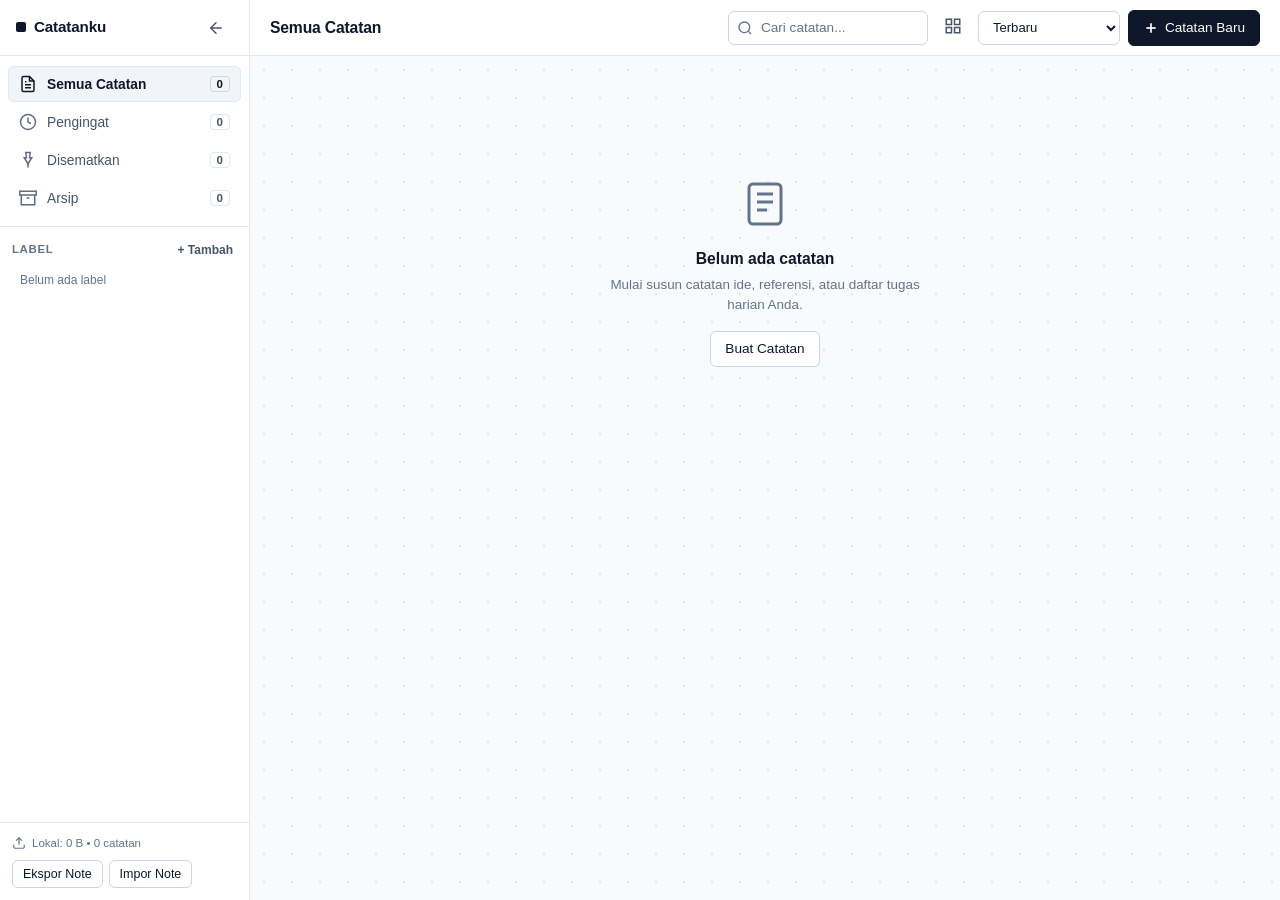
==== commit 0b144963: "clearing sidebar icon" ====
--- a/index.html
+++ b/index.html
@@ -45,7 +45,8 @@
           <button
             class="btn-icon sidebar-toggle-btn"
             id="closeSidebar"
-            aria-label="Tutup menu samping"
+            aria-label="Sembunyikan menu samping"
+            title="Sembunyikan menu samping"
           >
             <svg
               width="18"
@@ -54,8 +55,11 @@
               fill="none"
               stroke="currentColor"
               stroke-width="2"
-            >
-              <path d="M18 6L6 18M6 6l12 12" />
+              stroke-linecap="round"
+              stroke-linejoin="round"
+            >
+              <line x1="19" y1="12" x2="5" y2="12" />
+              <polyline points="12 19 5 12 12 5" />
             </svg>
           </button>
         </div>
--- a/style.css
+++ b/style.css
@@ -98,6 +98,11 @@
     z-index: 100;
     overflow-y: auto;
     flex-shrink: 0;
+    transition: margin-left 0.22s cubic-bezier(0.16, 1, 0.3, 1), transform 0.22s cubic-bezier(0.16, 1, 0.3, 1);
+}
+
+.sidebar.collapsed {
+    margin-left: calc(-1 * var(--sidebar-width));
 }
 
 .sidebar-header {
@@ -131,7 +136,15 @@
 }
 
 .sidebar-toggle-btn {
-    display: none;
+    display: inline-flex;
+}
+
+.sidebar-toggle-btn svg {
+    transition: transform 0.15s ease-out;
+}
+
+.sidebar-toggle-btn:hover svg {
+    transform: translateX(-2px);
 }
 
 .sidebar-nav {
@@ -385,6 +398,10 @@
     display: none;
 }
 
+body.sidebar-is-collapsed #openSidebar {
+    display: inline-flex;
+}
+
 .topbar-right {
     display: flex;
     align-items: center;
@@ -585,19 +602,25 @@
     transform: scale(0.94);
 }
 
-/* ===== Notes Grid Container ===== */
+/* ===== Notes Grid Container (with Parallax Background) ===== */
 .notes-container {
     flex: 1;
     overflow-y: auto;
-    padding: 20px;
+    padding: 24px;
     -webkit-overflow-scrolling: touch;
     padding-bottom: calc(84px + var(--safe-bottom));
+    background-color: var(--bg);
+    background-image: radial-gradient(rgba(148, 163, 184, 0.25) 1px, transparent 1px);
+    background-size: 28px 28px;
+    background-position: 0 calc(var(--scroll-y, 0px) * -0.22);
+    transition: background-position 0.05s linear;
 }
 
 .notes-grid {
     display: grid;
     grid-template-columns: repeat(auto-fill, minmax(280px, 1fr));
-    gap: 12px;
+    gap: 14px;
+    perspective: 1000px;
 }
 
 .notes-grid.list-view {
@@ -606,29 +629,32 @@
     margin: 0 auto;
 }
 
-/* ===== Note Card ===== */
+/* ===== Note Card (Slide-Up & Parallax 3D) ===== */
 .note-card {
     background: var(--surface);
     border-radius: var(--radius-md);
-    padding: 14px 16px;
+    padding: 16px 18px;
     border: 1px solid var(--border);
     box-shadow: var(--shadow-hairline);
     cursor: pointer;
-    transition: border-color var(--transition), box-shadow var(--transition), transform var(--duration-fast) var(--ease-out-snappy);
     position: relative;
     display: flex;
     flex-direction: column;
-    gap: 8px;
+    gap: 10px;
     min-height: 120px;
-    animation: noteCardIn var(--duration-normal) var(--ease-out-snappy) backwards;
-}
-
-@keyframes noteCardIn {
-    from {
+    animation: noteSlideUp 0.38s cubic-bezier(0.16, 1, 0.3, 1) both;
+    animation-delay: var(--enter-delay, 0ms);
+    transition: border-color 0.18s ease-out, box-shadow 0.18s ease-out, transform 0.12s ease-out;
+    transform-style: preserve-3d;
+    will-change: transform, opacity;
+}
+
+@keyframes noteSlideUp {
+    0% {
         opacity: 0;
-        transform: translateY(4px);
-    }
-    to {
+        transform: translateY(28px);
+    }
+    100% {
         opacity: 1;
         transform: translateY(0);
     }
@@ -636,12 +662,11 @@
 
 .note-card:hover {
     border-color: var(--border-strong);
-    box-shadow: var(--shadow-dropdown);
-    transform: translateY(-1px);
+    box-shadow: 0 10px 24px rgba(15, 23, 42, 0.08), 0 2px 6px rgba(15, 23, 42, 0.04);
 }
 
 .note-card:active {
-    transform: scale(0.995);
+    transform: scale(0.99) !important;
 }
 
 .note-card.is-pinned {
@@ -873,14 +898,14 @@
 .modal-overlay {
     position: fixed;
     inset: 0;
-    background: rgba(15, 23, 42, 0.45);
+    background: rgba(15, 23, 42, 0.48);
     display: none;
     align-items: center;
     justify-content: center;
     z-index: 1000;
     padding: 16px;
-    backdrop-filter: blur(2px);
-    animation: overlayFadeIn var(--duration-fast) ease-out;
+    backdrop-filter: blur(4px);
+    animation: overlayFadeIn 0.2s ease-out;
 }
 
 @keyframes overlayFadeIn {
@@ -904,17 +929,17 @@
     display: flex;
     flex-direction: column;
     overflow: hidden;
-    animation: modalScaleIn var(--duration-normal) var(--ease-out-snappy);
-}
-
-@keyframes modalScaleIn {
+    animation: modalSlideUp 0.28s cubic-bezier(0.16, 1, 0.3, 1);
+}
+
+@keyframes modalSlideUp {
     from {
         opacity: 0;
-        transform: scale(0.97) translateY(4px);
+        transform: translateY(36px) scale(0.98);
     }
     to {
         opacity: 1;
-        transform: scale(1) translateY(0);
+        transform: translateY(0) scale(1);
     }
 }
 
@@ -1222,24 +1247,36 @@
 .toast {
     background: var(--primary);
     color: var(--primary-text);
-    padding: 8px 14px;
+    padding: 10px 16px;
     border-radius: var(--radius-sm);
-    font-size: 0.82rem;
+    font-size: 0.84rem;
     font-weight: 500;
-    box-shadow: var(--shadow-dropdown);
+    box-shadow: 0 8px 24px rgba(15, 23, 42, 0.2);
     pointer-events: auto;
     text-align: center;
-    animation: toastIn 0.15s ease-out, toastOut 0.2s ease-in 2.6s forwards;
-}
-
-@keyframes toastIn {
-    from { transform: translateY(10px); opacity: 0; }
-    to { transform: translateY(0); opacity: 1; }
-}
-
-@keyframes toastOut {
-    from { opacity: 1; }
-    to { opacity: 0; transform: translateY(-4px); }
+    animation: toastSlideUp 0.22s cubic-bezier(0.16, 1, 0.3, 1), toastFadeOut 0.2s ease-in 2.5s forwards;
+}
+
+@keyframes toastSlideUp {
+    from {
+        transform: translateY(20px);
+        opacity: 0;
+    }
+    to {
+        transform: translateY(0);
+        opacity: 1;
+    }
+}
+
+@keyframes toastFadeOut {
+    from {
+        opacity: 1;
+        transform: translateY(0);
+    }
+    to {
+        opacity: 0;
+        transform: translateY(-8px);
+    }
 }
 
 /* ===== Reminder Alert Modal ===== */
@@ -1252,6 +1289,8 @@
     justify-content: center;
     z-index: 3000;
     padding: 16px;
+    backdrop-filter: blur(4px);
+    animation: overlayFadeIn 0.2s ease-out;
 }
 
 .reminder-alert {
@@ -1263,6 +1302,7 @@
     max-width: 320px;
     width: 100%;
     box-shadow: var(--shadow-modal);
+    animation: modalSlideUp 0.28s cubic-bezier(0.16, 1, 0.3, 1);
 }
 
 .reminder-alert-icon {
@@ -1299,6 +1339,7 @@
         left: 0;
         bottom: 0;
         transform: translateX(-100%);
+        margin-left: 0 !important;
         z-index: 200;
         box-shadow: var(--shadow-modal);
         width: 270px;
@@ -1314,7 +1355,7 @@
     }
 
     #openSidebar {
-        display: inline-flex;
+        display: inline-flex !important;
     }
 
     .btn-new-note {
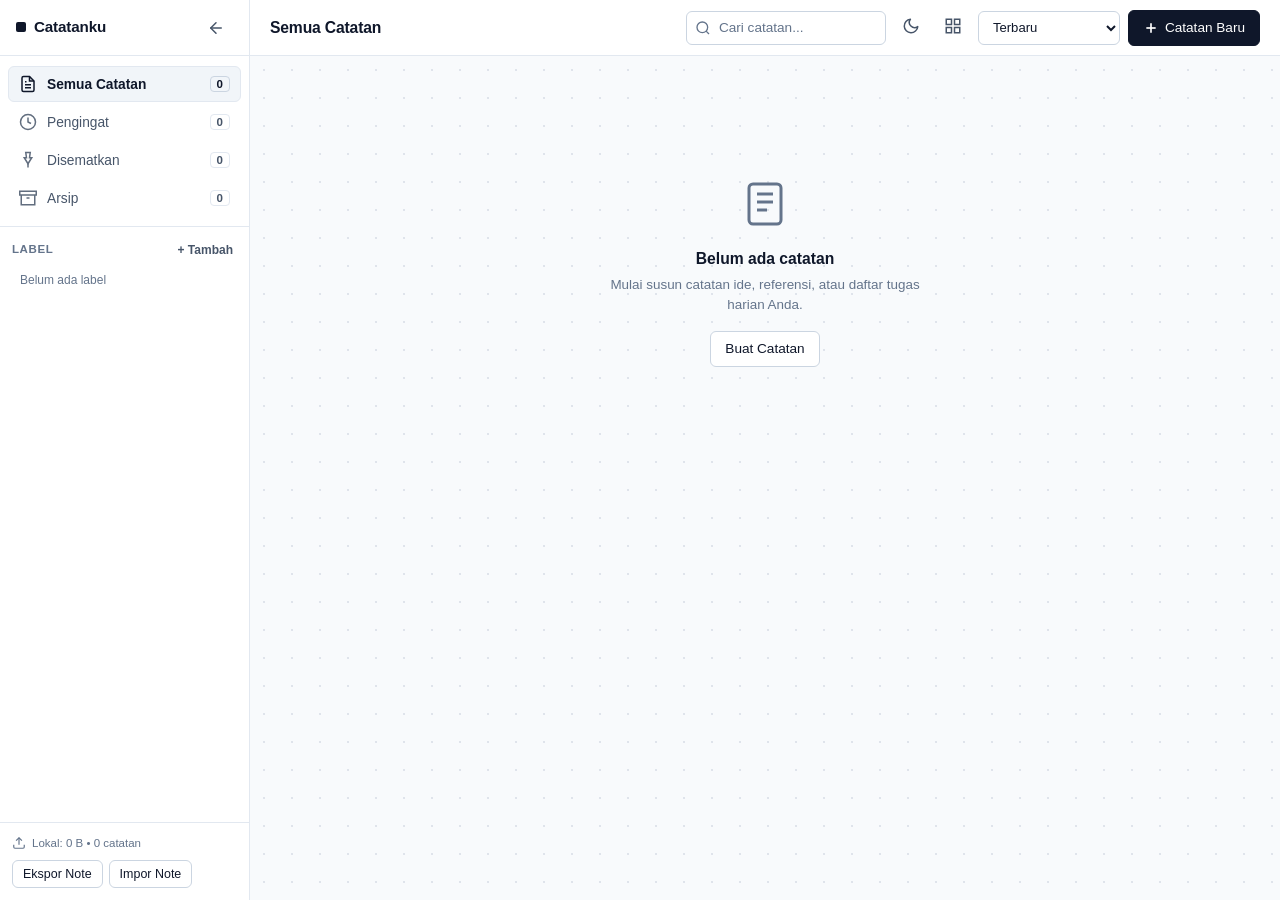
==== commit 1d0f8d1e: "fixing dark mode" ====
--- a/index.html
+++ b/index.html
@@ -238,6 +238,18 @@
                 aria-label="Cari catatan"
               />
             </div>
+            <button
+              class="btn-icon"
+              id="themeToggle"
+              aria-label="Ganti mode terang atau gelap"
+              title="Ganti mode tema (Terang / Gelap)"
+            >
+              <span id="themeIcon">
+                <svg width="18" height="18" viewBox="0 0 24 24" fill="none" stroke="currentColor" stroke-width="2" stroke-linecap="round" stroke-linejoin="round">
+                  <path d="M21 12.79A9 9 0 1 1 11.21 3 7 7 0 0 0 21 12.79z" />
+                </svg>
+              </span>
+            </button>
             <button
               class="btn-icon"
               id="toggleView"
--- a/style.css
+++ b/style.css
@@ -43,6 +43,102 @@
 
     --safe-top: env(safe-area-inset-top, 0px);
     --safe-bottom: env(safe-area-inset-bottom, 0px);
+}
+
+/* ===== Dark Mode Theme Tokens (Purposeful Slate Palette) ===== */
+[data-theme="dark"] {
+    --bg: #090d16;
+    --surface: #111827;
+    --surface-subtle: #1e293b;
+    --surface-hover: #334155;
+    --border: #1e293b;
+    --border-strong: #334155;
+    --border-focus: #f8fafc;
+
+    --text: #f8fafc;
+    --text-secondary: #94a3b8;
+    --text-muted: #64748b;
+
+    --primary: #f8fafc;
+    --primary-hover: #e2e8f0;
+    --primary-text: #0f172a;
+
+    --accent: #3b82f6;
+    --danger: #ef4444;
+    --danger-hover: #dc2626;
+    --success: #22c55e;
+    --warning: #f59e0b;
+
+    --shadow-hairline: 0 1px 3px rgba(0, 0, 0, 0.45);
+    --shadow-dropdown: 0 6px 18px rgba(0, 0, 0, 0.55), 0 2px 4px rgba(0, 0, 0, 0.4);
+    --shadow-modal: 0 16px 40px rgba(0, 0, 0, 0.75), 0 4px 10px rgba(0, 0, 0, 0.5);
+}
+
+[data-theme="dark"] .notes-container {
+    background-image: radial-gradient(rgba(255, 255, 255, 0.08) 1px, transparent 1px);
+}
+
+[data-theme="dark"] textarea,
+[data-theme="dark"] .input-control,
+[data-theme="dark"] .sort-select,
+[data-theme="dark"] .search-box input,
+[data-theme="dark"] .checklist-add input {
+    background: #0b1120;
+    color: #f8fafc;
+    border-color: #334155;
+}
+
+[data-theme="dark"] textarea:focus,
+[data-theme="dark"] .input-control:focus,
+[data-theme="dark"] .sort-select:focus,
+[data-theme="dark"] .search-box input:focus,
+[data-theme="dark"] .checklist-add input:focus {
+    border-color: #f8fafc;
+}
+
+[data-theme="dark"] .offline-banner {
+    background: #78350f;
+    border-color: #92400e;
+    color: #fef3c7;
+}
+
+[data-theme="dark"] .reminder-alert-icon {
+    background: #78350f;
+    color: #fef3c7;
+}
+
+[data-theme="dark"] .checklist-container {
+    background: #0b1120;
+    border-color: #1e293b;
+}
+
+[data-theme="dark"] .checklist-item {
+    border-color: #1e293b;
+}
+
+[data-theme="dark"] .note-card {
+    background-color: var(--card-dark-bg, #111827) !important;
+    border-color: #1e293b;
+}
+
+[data-theme="dark"] .note-card[data-has-custom-color="true"] {
+    border-left: 3px solid var(--card-light-bg);
+}
+
+[data-theme="dark"] .note-card .note-card-title {
+    color: #f8fafc !important;
+}
+
+[data-theme="dark"] .note-card .note-card-content {
+    color: #94a3b8 !important;
+}
+
+[data-theme="dark"] .note-card .note-card-date {
+    color: #64748b !important;
+}
+
+[data-theme="dark"] .note-card:hover {
+    border-color: #475569;
 }
 
 *, *::before, *::after {
@@ -631,7 +727,7 @@
 
 /* ===== Note Card (Slide-Up & Parallax 3D) ===== */
 .note-card {
-    background: var(--surface);
+    background-color: var(--card-light-bg, var(--surface));
     border-radius: var(--radius-md);
     padding: 16px 18px;
     border: 1px solid var(--border);
@@ -683,7 +779,7 @@
 .note-card-title {
     font-size: 0.92rem;
     font-weight: 600;
-    color: var(--text);
+    color: #0f172a;
     word-break: break-word;
     line-height: 1.35;
 }
@@ -740,7 +836,7 @@
 
 .note-card-content {
     font-size: 0.84rem;
-    color: var(--text-secondary);
+    color: #475569;
     line-height: 1.5;
     display: -webkit-box;
     -webkit-line-clamp: 4;
